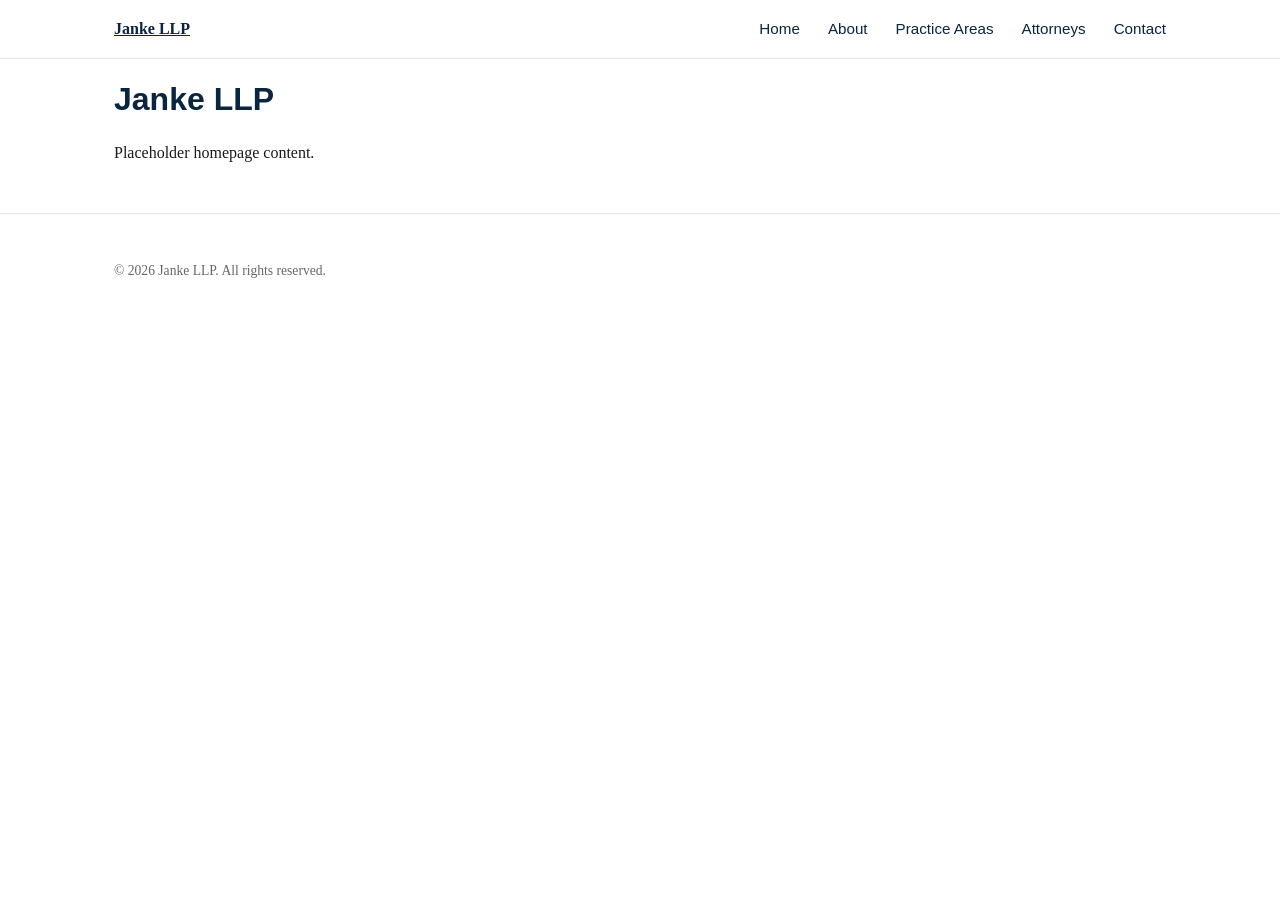
==== index.html @ 5f57699c "Scaffold Janke LLP website repo Plain HTML/CSS/JS site structure with shared header/nav/footer acros" ====
<!DOCTYPE html>
<html lang="en">
<head>
  <meta charset="UTF-8">
  <meta name="viewport" content="width=device-width, initial-scale=1.0">
  <title>Janke LLP</title>
  <meta name="description" content="Janke LLP">
  <link rel="stylesheet" href="/assets/css/style.css">
</head>
<body>
  <header class="site-header">
    <div class="container">
      <a href="/index.html" class="site-logo"><strong>Janke LLP</strong></a>
      <nav class="site-nav">
        <a href="/index.html">Home</a>
        <a href="/about.html">About</a>
        <a href="/practice-areas.html">Practice Areas</a>
        <a href="/attorneys.html">Attorneys</a>
        <a href="/contact.html">Contact</a>
      </nav>
    </div>
  </header>

  <main class="container">
    <h1>Janke LLP</h1>
    <p>Placeholder homepage content.</p>
  </main>

  <footer class="site-footer">
    <div class="container">
      <p>&copy; <span id="year"></span> Janke LLP. All rights reserved.</p>
    </div>
  </footer>

  <script src="/assets/js/main.js"></script>
  <script>document.getElementById("year").textContent = new Date().getFullYear();</script>
</body>
</html>
---- assets/css/style.css ----
/* Janke LLP — base styles */

:root {
  --color-bg: #ffffff;
  --color-text: #1a1a1a;
  --color-primary: #0a2540;
  --color-accent: #b08d57;
  --font-body: Georgia, "Times New Roman", serif;
  --font-heading: Arial, Helvetica, sans-serif;
  --max-width: 1100px;
}

* {
  box-sizing: border-box;
}

body {
  margin: 0;
  font-family: var(--font-body);
  color: var(--color-text);
  background: var(--color-bg);
  line-height: 1.6;
}

h1, h2, h3, h4 {
  font-family: var(--font-heading);
  color: var(--color-primary);
  line-height: 1.2;
}

a {
  color: var(--color-primary);
}

.container {
  max-width: var(--max-width);
  margin: 0 auto;
  padding: 0 1.5rem;
}

header.site-header {
  border-bottom: 1px solid #e5e5e5;
  padding: 1rem 0;
}

header.site-header .container {
  display: flex;
  align-items: center;
  justify-content: space-between;
}

.site-nav a {
  margin-left: 1.5rem;
  text-decoration: none;
  font-family: var(--font-heading);
  font-size: 0.95rem;
}

footer.site-footer {
  border-top: 1px solid #e5e5e5;
  margin-top: 3rem;
  padding: 2rem 0;
  font-size: 0.85rem;
  color: #666;
}
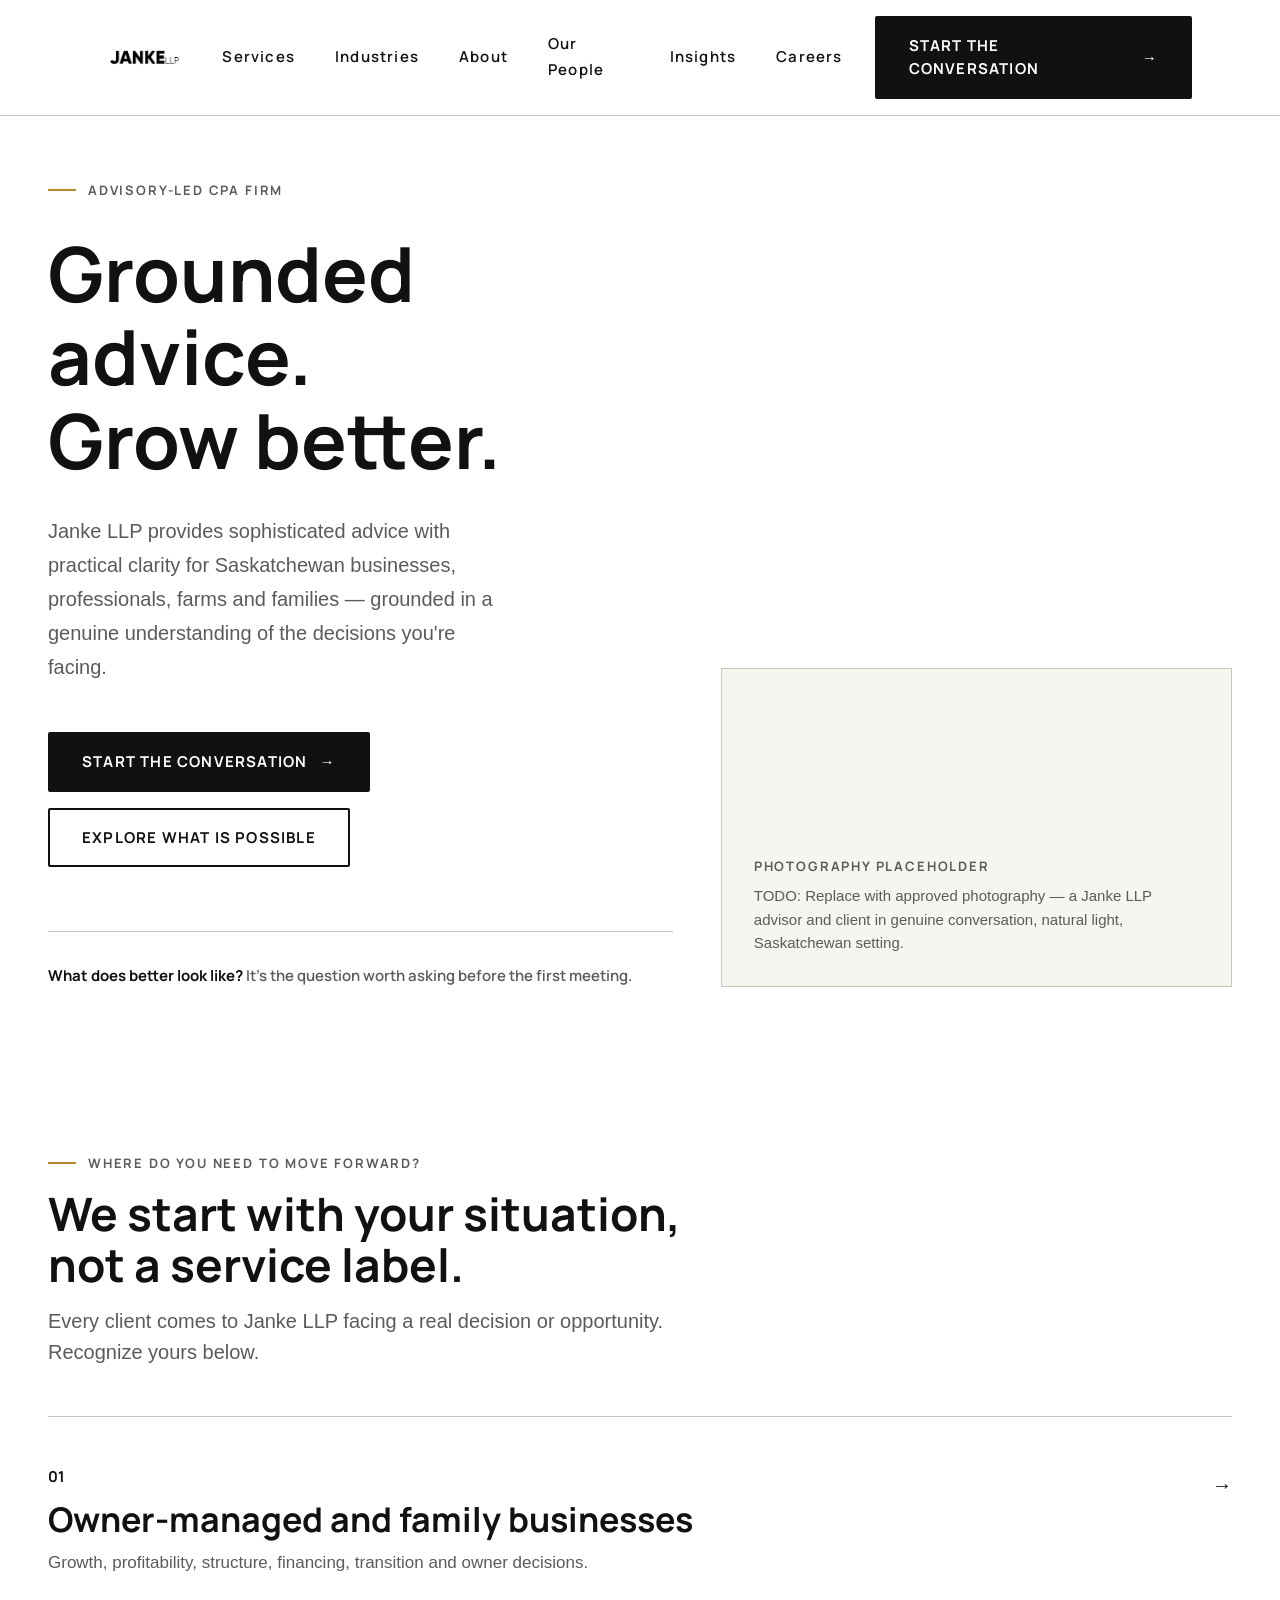
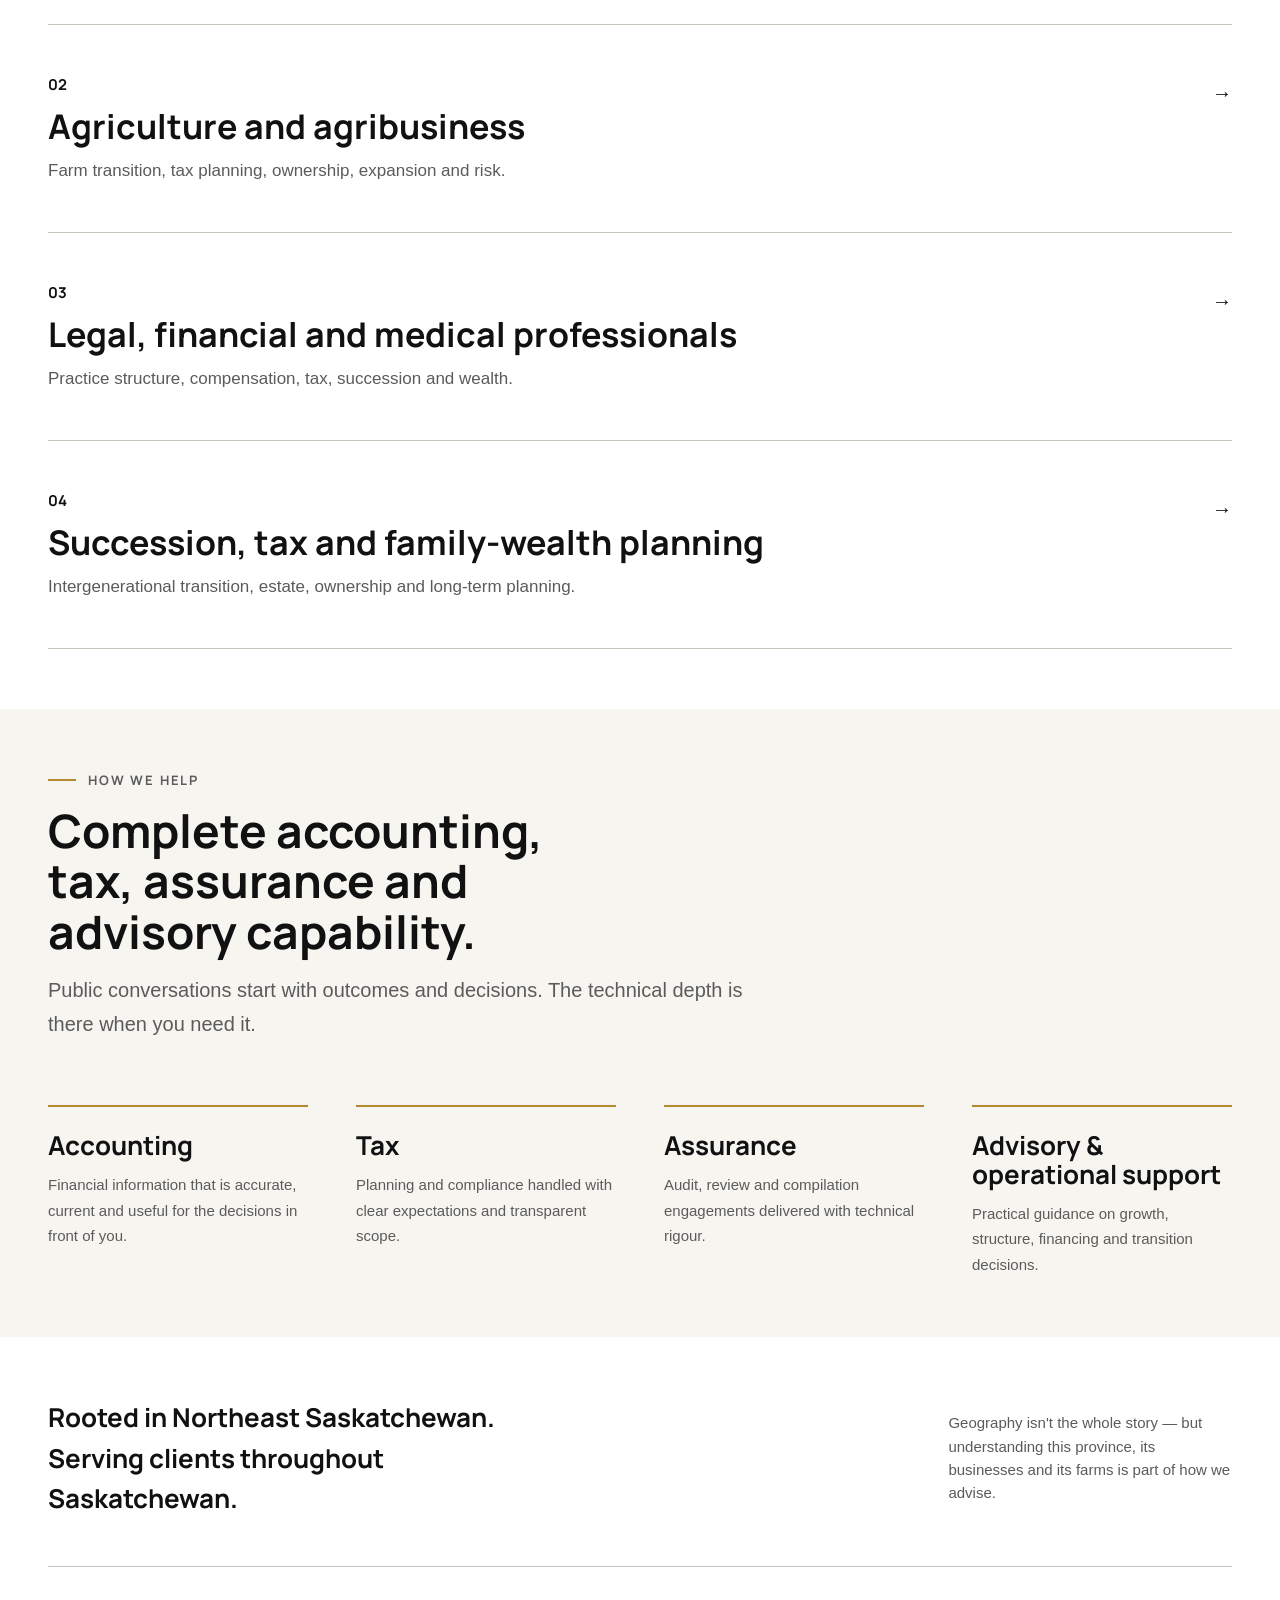
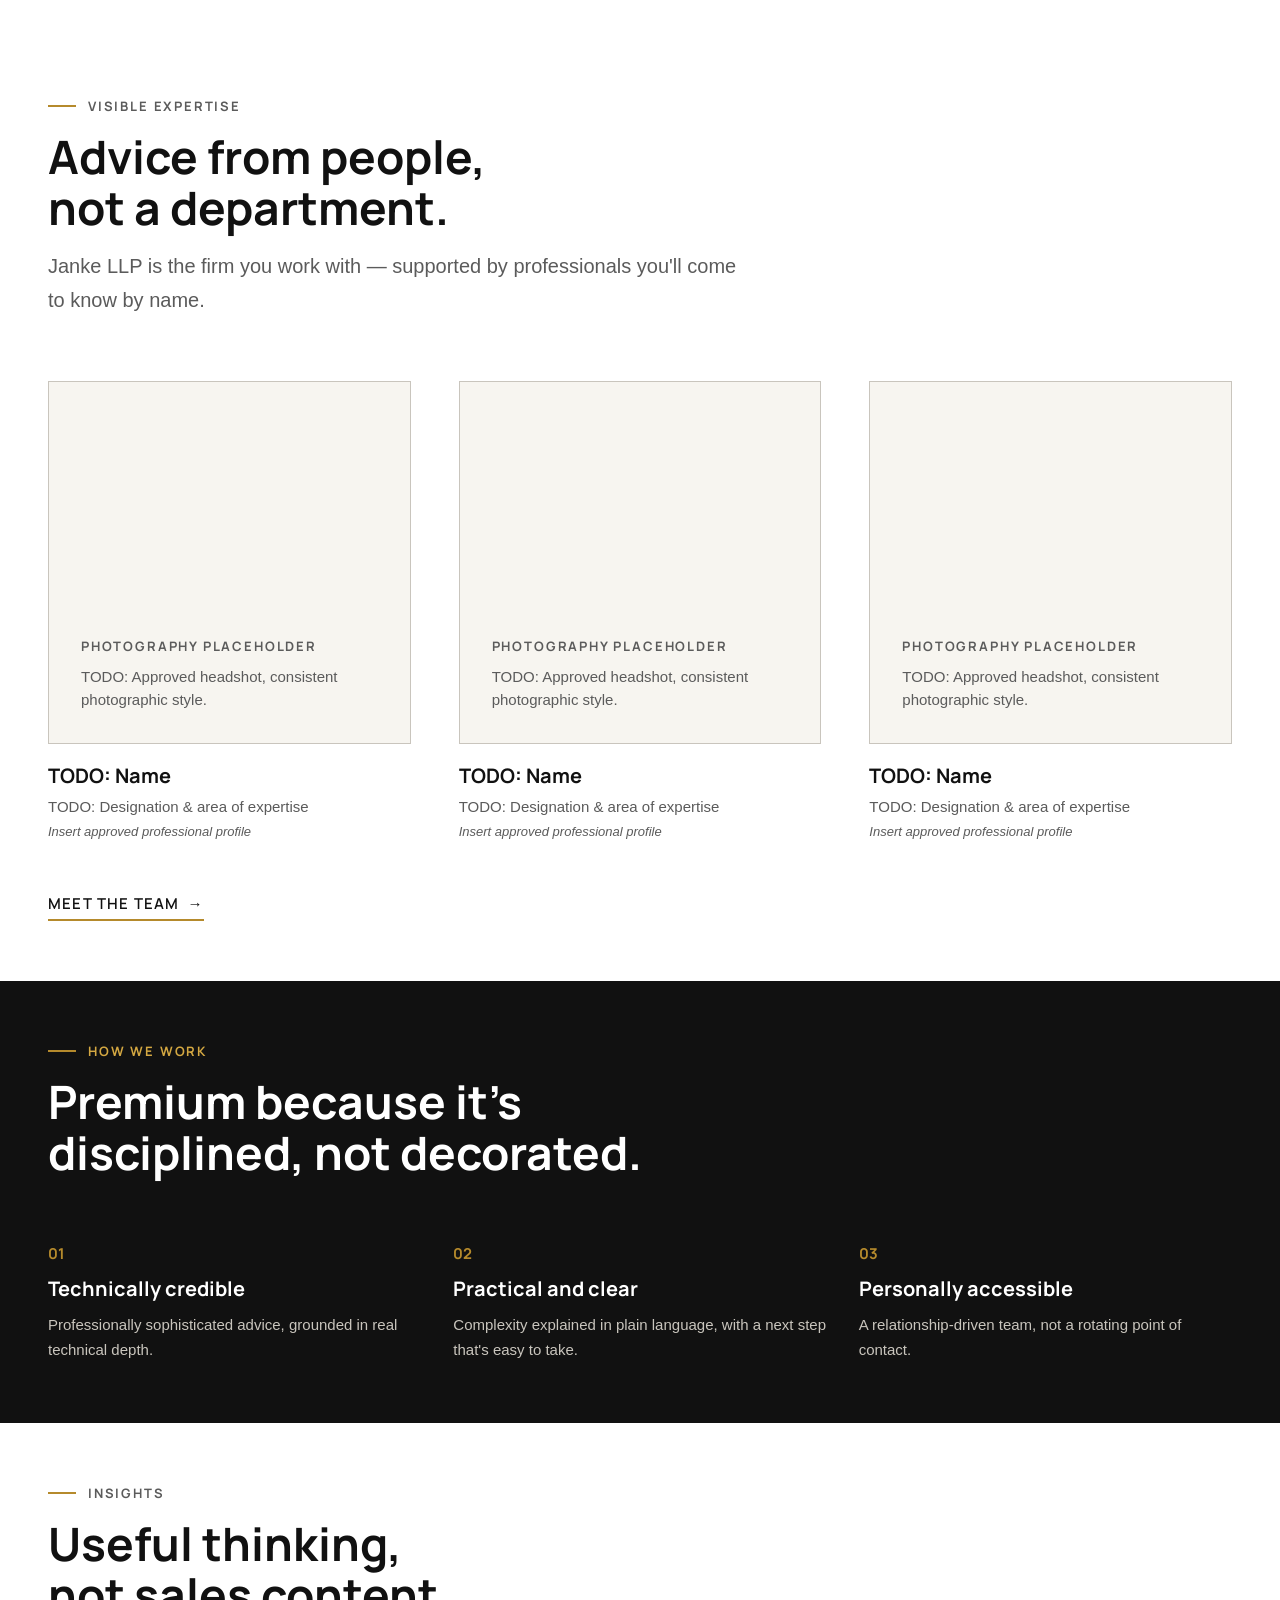
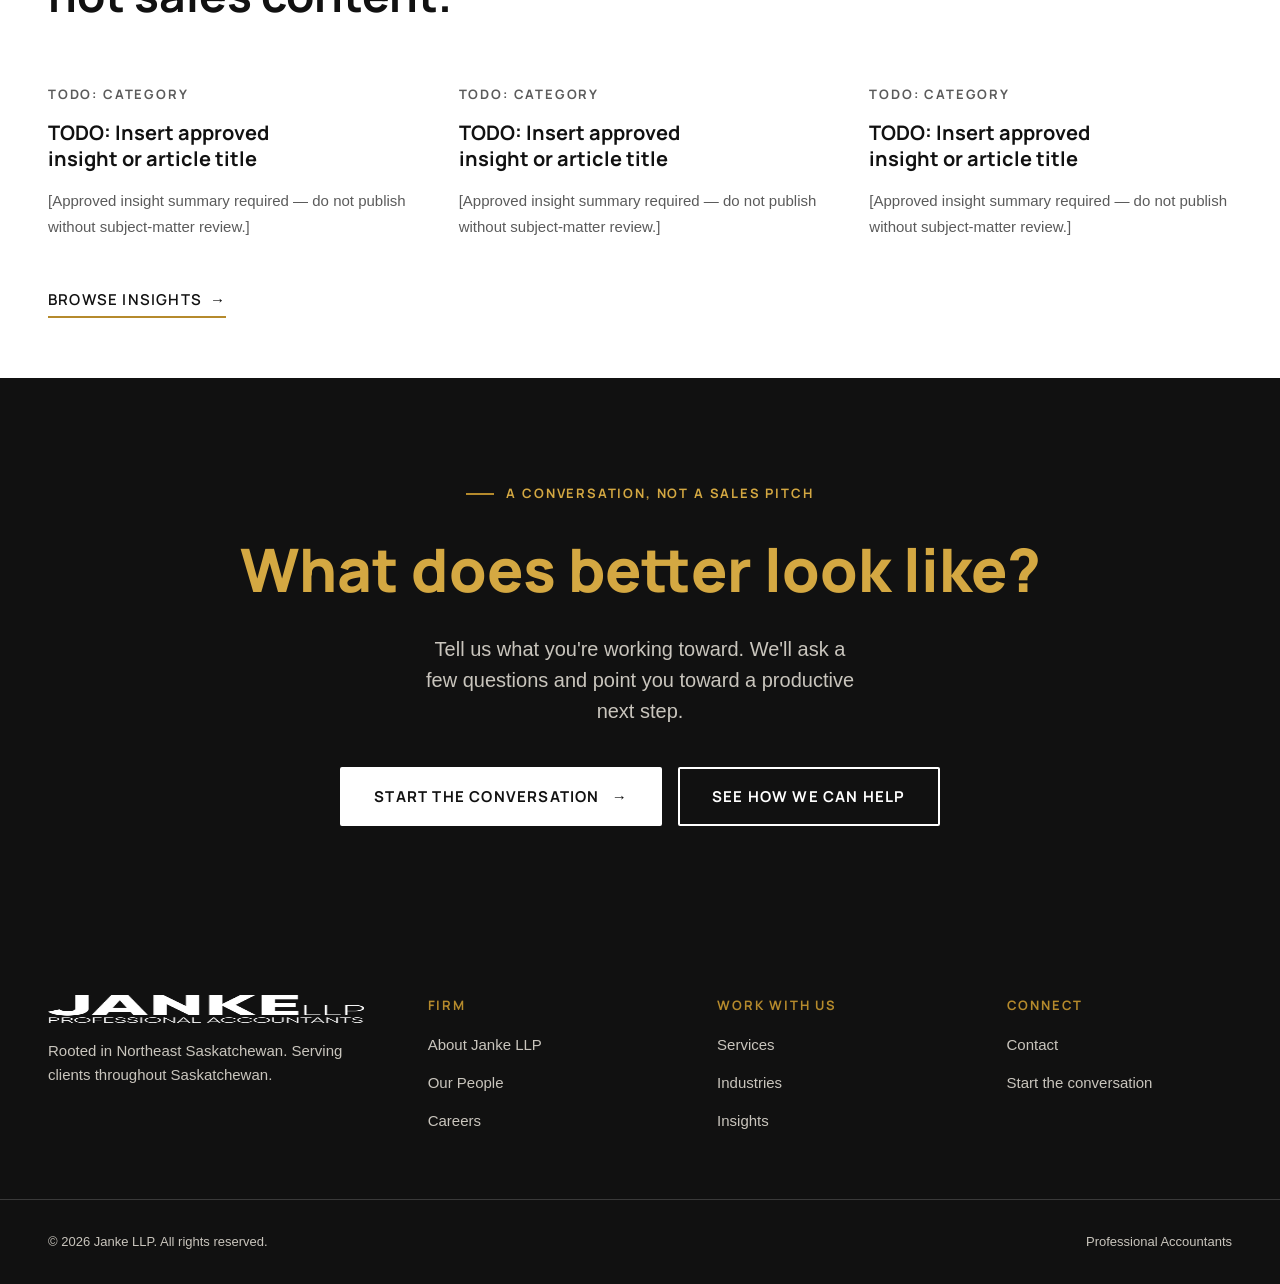
==== commit 13216cd1: "Establish design system and build homepage on the approved Janke LLP brand Import the finalized bran" ====
--- a/index.html
+++ b/index.html
@@ -3,32 +3,455 @@
 <head>
   <meta charset="UTF-8">
   <meta name="viewport" content="width=device-width, initial-scale=1.0">
-  <title>Janke LLP</title>
-  <meta name="description" content="Janke LLP">
-  <link rel="stylesheet" href="/assets/css/style.css">
+  <title>Janke LLP | Advisory-Led CPA Firm in Saskatchewan</title>
+  <meta name="description" content="Janke LLP is an advisory-led CPA firm providing sophisticated advice with practical clarity for Saskatchewan businesses, professionals, farms and families.">
+  <meta name="robots" content="index, follow">
+  <!-- TODO: add rel=canonical and og:url once the production domain is confirmed -->
+  <meta property="og:type" content="website">
+  <meta property="og:site_name" content="Janke LLP">
+  <meta property="og:title" content="Janke LLP | Advisory-Led CPA Firm in Saskatchewan">
+  <meta property="og:description" content="Sophisticated advice with practical clarity for Saskatchewan businesses, professionals, farms and families.">
+  <meta name="theme-color" content="#111111">
+  <link rel="stylesheet" href="/assets/css/tokens.css">
+  <link rel="stylesheet" href="/assets/css/base.css">
+  <link rel="stylesheet" href="/assets/css/components.css">
+  <link rel="stylesheet" href="/assets/css/home.css">
+  <script type="application/ld+json">
+  {
+    "@context": "https://schema.org",
+    "@type": "AccountingService",
+    "name": "Janke LLP",
+    "description": "Advisory-led CPA firm providing sophisticated advice with practical clarity for Saskatchewan businesses, professionals, farms and families.",
+    "areaServed": "Saskatchewan"
+  }
+  </script>
 </head>
 <body>
+  <a class="skip-link" href="#main">Skip to main content</a>
+
   <header class="site-header">
-    <div class="container">
-      <a href="/index.html" class="site-logo"><strong>Janke LLP</strong></a>
-      <nav class="site-nav">
-        <a href="/index.html">Home</a>
-        <a href="/about.html">About</a>
-        <a href="/practice-areas.html">Practice Areas</a>
-        <a href="/attorneys.html">Attorneys</a>
-        <a href="/contact.html">Contact</a>
+    <div class="container site-header__bar">
+      <a class="site-logo" href="/index.html" aria-label="Janke LLP — home">
+        <img src="/assets/images/logo/janke-llp-mark-black.png" alt="Janke LLP" width="240" height="75">
+      </a>
+
+      <nav class="primary-nav" aria-label="Primary">
+        <ul>
+          <li><a href="/services.html">Services</a></li>
+          <li><a href="/industries.html">Industries</a></li>
+          <li><a href="/about.html">About</a></li>
+          <li><a href="/people.html">Our People</a></li>
+          <li><a href="/insights.html">Insights</a></li>
+          <li><a href="/careers.html">Careers</a></li>
+        </ul>
+      </nav>
+
+      <div class="header-actions">
+        <a class="btn btn--primary" href="/contact.html">
+          Start the conversation
+          <span class="btn__arrow" aria-hidden="true">&rarr;</span>
+        </a>
+        <button class="nav-toggle" type="button" data-nav-toggle aria-expanded="false" aria-controls="mobile-nav" aria-label="Open menu">
+          <span aria-hidden="true"></span>
+          <span aria-hidden="true"></span>
+          <span aria-hidden="true"></span>
+        </button>
+      </div>
+    </div>
+  </header>
+
+  <nav id="mobile-nav" class="mobile-nav" data-nav-panel data-open="false" aria-label="Mobile">
+    <div class="mobile-nav__top">
+      <span class="eyebrow" style="color: var(--color-gold-bright);">Menu</span>
+      <button class="mobile-nav__close" type="button" data-nav-close aria-label="Close menu">&times;</button>
+    </div>
+    <ul>
+      <li><a href="/services.html">Services</a></li>
+      <li><a href="/industries.html">Industries</a></li>
+      <li><a href="/about.html">About</a></li>
+      <li><a href="/people.html">Our People</a></li>
+      <li><a href="/insights.html">Insights</a></li>
+      <li><a href="/careers.html">Careers</a></li>
+      <li><a href="/contact.html">Contact</a></li>
+    </ul>
+    <div class="mobile-nav__cta">
+      <a class="btn btn--on-dark" href="/contact.html">
+        Start the conversation
+        <span class="btn__arrow" aria-hidden="true">&rarr;</span>
+      </a>
+    </div>
+  </nav>
+
+  <main id="main">
+
+    <!-- ============================================================
+         HERO
+         ============================================================ -->
+    <section class="hero">
+      <div class="container container--max hero__grid">
+        <div class="hero__content">
+          <div class="hero__eyebrow-row">
+            <span class="eyebrow">Advisory-led CPA firm</span>
+          </div>
+
+          <h1 class="hero__heading">Grounded advice. Grow better.</h1>
+
+          <p class="hero__lede">
+            Janke LLP provides sophisticated advice with practical clarity for
+            Saskatchewan businesses, professionals, farms and families —
+            grounded in a genuine understanding of the decisions you're facing.
+          </p>
+
+          <div class="hero__actions">
+            <a class="btn btn--primary" href="/contact.html">
+              Start the conversation
+              <span class="btn__arrow" aria-hidden="true">&rarr;</span>
+            </a>
+            <a class="btn btn--ghost" href="/services.html">
+              Explore what is possible
+            </a>
+          </div>
+
+          <p class="hero__prompt">
+            <strong>What does better look like?</strong> It's the question worth
+            asking before the first meeting.
+          </p>
+        </div>
+
+        <div class="hero__figure">
+          <div class="image-frame image-frame--wide">
+            <div class="image-frame__placeholder">
+              <span class="image-frame__placeholder-label">Photography placeholder</span>
+              <p class="image-frame__placeholder-desc">
+                TODO: Replace with approved photography — a Janke LLP advisor
+                and client in genuine conversation, natural light, Saskatchewan
+                setting.
+              </p>
+            </div>
+          </div>
+        </div>
+      </div>
+    </section>
+
+    <!-- ============================================================
+         CLIENT NEEDS
+         ============================================================ -->
+    <section class="section section--sm" aria-labelledby="needs-heading">
+      <div class="container container--max">
+        <div class="needs-intro">
+          <span class="eyebrow">Where do you need to move forward?</span>
+          <h2 id="needs-heading" class="heading-group__title" style="font-size: var(--text-2xl); max-width: 22ch;">
+            We start with your situation, not a service label.
+          </h2>
+          <p class="measure" style="color: var(--color-text-muted); font-size: var(--text-md);">
+            Every client comes to Janke LLP facing a real decision or
+            opportunity. Recognize yours below.
+          </p>
+        </div>
+
+        <ul class="need-list">
+          <li>
+            <a class="need-link" href="/services.html">
+              <div>
+                <span class="need-link__index">01</span>
+                <h3 class="need-link__title">Owner-managed and family businesses</h3>
+                <p class="need-link__desc">Growth, profitability, structure, financing, transition and owner decisions.</p>
+              </div>
+              <span class="need-link__arrow" aria-hidden="true">&rarr;</span>
+            </a>
+          </li>
+          <li>
+            <a class="need-link" href="/industries.html">
+              <div>
+                <span class="need-link__index">02</span>
+                <h3 class="need-link__title">Agriculture and agribusiness</h3>
+                <p class="need-link__desc">Farm transition, tax planning, ownership, expansion and risk.</p>
+              </div>
+              <span class="need-link__arrow" aria-hidden="true">&rarr;</span>
+            </a>
+          </li>
+          <li>
+            <a class="need-link" href="/industries.html">
+              <div>
+                <span class="need-link__index">03</span>
+                <h3 class="need-link__title">Legal, financial and medical professionals</h3>
+                <p class="need-link__desc">Practice structure, compensation, tax, succession and wealth.</p>
+              </div>
+              <span class="need-link__arrow" aria-hidden="true">&rarr;</span>
+            </a>
+          </li>
+          <li>
+            <a class="need-link" href="/services.html">
+              <div>
+                <span class="need-link__index">04</span>
+                <h3 class="need-link__title">Succession, tax and family-wealth planning</h3>
+                <p class="need-link__desc">Intergenerational transition, estate, ownership and long-term planning.</p>
+              </div>
+              <span class="need-link__arrow" aria-hidden="true">&rarr;</span>
+            </a>
+          </li>
+        </ul>
+      </div>
+    </section>
+
+    <!-- ============================================================
+         CAPABILITIES
+         ============================================================ -->
+    <section class="section section--sm section--warm" aria-labelledby="capabilities-heading">
+      <div class="container container--max">
+        <div class="heading-group heading-group--wide" style="margin-bottom: var(--space-10);">
+          <span class="eyebrow">How we help</span>
+          <h2 id="capabilities-heading" style="font-size: var(--text-2xl);">
+            Complete accounting, tax, assurance and advisory capability.
+          </h2>
+          <p>
+            Public conversations start with outcomes and decisions. The
+            technical depth is there when you need it.
+          </p>
+        </div>
+
+        <div class="capability-grid">
+          <div class="capability">
+            <h3 class="capability__title">Accounting</h3>
+            <p class="capability__desc">Financial information that is accurate, current and useful for the decisions in front of you.</p>
+          </div>
+          <div class="capability">
+            <h3 class="capability__title">Tax</h3>
+            <p class="capability__desc">Planning and compliance handled with clear expectations and transparent scope.</p>
+          </div>
+          <div class="capability">
+            <h3 class="capability__title">Assurance</h3>
+            <p class="capability__desc">Audit, review and compilation engagements delivered with technical rigour.</p>
+          </div>
+          <div class="capability">
+            <h3 class="capability__title">Advisory &amp; operational support</h3>
+            <p class="capability__desc">Practical guidance on growth, structure, financing and transition decisions.</p>
+          </div>
+        </div>
+      </div>
+    </section>
+
+    <!-- ============================================================
+         SASKATCHEWAN CREDIBILITY
+         ============================================================ -->
+    <section class="section--sm" aria-labelledby="credibility-heading">
+      <div class="container container--max">
+        <div class="credibility-strip">
+          <p id="credibility-heading" class="credibility-strip__line">
+            Rooted in Northeast Saskatchewan.<br>Serving clients throughout Saskatchewan.
+          </p>
+          <p class="credibility-strip__body">
+            Geography isn't the whole story — but understanding this province,
+            its businesses and its farms is part of how we advise.
+          </p>
+        </div>
+        <hr class="hr" style="margin-top: var(--space-8);">
+      </div>
+    </section>
+
+    <!-- ============================================================
+         PEOPLE
+         ============================================================ -->
+    <section class="section section--sm" aria-labelledby="people-heading">
+      <div class="container container--max">
+        <div class="heading-group heading-group--wide" style="margin-bottom: var(--space-10);">
+          <span class="eyebrow">Visible expertise</span>
+          <h2 id="people-heading" style="font-size: var(--text-2xl);">
+            Advice from people, not a department.
+          </h2>
+          <p>
+            Janke LLP is the firm you work with — supported by professionals
+            you'll come to know by name.
+          </p>
+        </div>
+
+        <div class="people-grid">
+          <div class="person-card">
+            <div class="image-frame image-frame--square">
+              <div class="image-frame__placeholder">
+                <span class="image-frame__placeholder-label">Photography placeholder</span>
+                <p class="image-frame__placeholder-desc">TODO: Approved headshot, consistent photographic style.</p>
+              </div>
+            </div>
+            <div class="person-card__meta">
+              <span class="person-card__name">TODO: Name</span>
+              <span class="person-card__role">TODO: Designation &amp; area of expertise</span>
+              <span class="person-card__todo">Insert approved professional profile</span>
+            </div>
+          </div>
+          <div class="person-card">
+            <div class="image-frame image-frame--square">
+              <div class="image-frame__placeholder">
+                <span class="image-frame__placeholder-label">Photography placeholder</span>
+                <p class="image-frame__placeholder-desc">TODO: Approved headshot, consistent photographic style.</p>
+              </div>
+            </div>
+            <div class="person-card__meta">
+              <span class="person-card__name">TODO: Name</span>
+              <span class="person-card__role">TODO: Designation &amp; area of expertise</span>
+              <span class="person-card__todo">Insert approved professional profile</span>
+            </div>
+          </div>
+          <div class="person-card">
+            <div class="image-frame image-frame--square">
+              <div class="image-frame__placeholder">
+                <span class="image-frame__placeholder-label">Photography placeholder</span>
+                <p class="image-frame__placeholder-desc">TODO: Approved headshot, consistent photographic style.</p>
+              </div>
+            </div>
+            <div class="person-card__meta">
+              <span class="person-card__name">TODO: Name</span>
+              <span class="person-card__role">TODO: Designation &amp; area of expertise</span>
+              <span class="person-card__todo">Insert approved professional profile</span>
+            </div>
+          </div>
+        </div>
+
+        <p style="margin-top: var(--space-8);">
+          <a class="text-link" href="/people.html">
+            Meet the team
+            <span class="text-link__arrow" aria-hidden="true">&rarr;</span>
+          </a>
+        </p>
+      </div>
+    </section>
+
+    <!-- ============================================================
+         HOW WE WORK (dark)
+         ============================================================ -->
+    <section class="section section--sm section--dark" aria-labelledby="principles-heading">
+      <div class="container container--max">
+        <div class="heading-group heading-group--wide" style="margin-bottom: var(--space-10);">
+          <span class="eyebrow">How we work</span>
+          <h2 id="principles-heading" style="font-size: var(--text-2xl); color: var(--color-white);">
+            Premium because it's disciplined, not decorated.
+          </h2>
+        </div>
+
+        <div class="principle-list">
+          <div class="principle">
+            <h3 class="principle__title" style="color: var(--color-white);">Technically credible</h3>
+            <p class="principle__desc">Professionally sophisticated advice, grounded in real technical depth.</p>
+          </div>
+          <div class="principle">
+            <h3 class="principle__title" style="color: var(--color-white);">Practical and clear</h3>
+            <p class="principle__desc">Complexity explained in plain language, with a next step that's easy to take.</p>
+          </div>
+          <div class="principle">
+            <h3 class="principle__title" style="color: var(--color-white);">Personally accessible</h3>
+            <p class="principle__desc">A relationship-driven team, not a rotating point of contact.</p>
+          </div>
+        </div>
+      </div>
+    </section>
+
+    <!-- ============================================================
+         INSIGHTS
+         ============================================================ -->
+    <section class="section section--sm" aria-labelledby="insights-heading">
+      <div class="container container--max">
+        <div class="heading-group heading-group--wide" style="margin-bottom: var(--space-10);">
+          <span class="eyebrow">Insights</span>
+          <h2 id="insights-heading" style="font-size: var(--text-2xl);">
+            Useful thinking, not sales content.
+          </h2>
+        </div>
+
+        <div class="insight-grid">
+          <article class="insight-card">
+            <span class="insight-card__category">TODO: Category</span>
+            <h3 class="insight-card__title">TODO: Insert approved insight or article title</h3>
+            <p class="insight-card__desc">[Approved insight summary required — do not publish without subject-matter review.]</p>
+          </article>
+          <article class="insight-card">
+            <span class="insight-card__category">TODO: Category</span>
+            <h3 class="insight-card__title">TODO: Insert approved insight or article title</h3>
+            <p class="insight-card__desc">[Approved insight summary required — do not publish without subject-matter review.]</p>
+          </article>
+          <article class="insight-card">
+            <span class="insight-card__category">TODO: Category</span>
+            <h3 class="insight-card__title">TODO: Insert approved insight or article title</h3>
+            <p class="insight-card__desc">[Approved insight summary required — do not publish without subject-matter review.]</p>
+          </article>
+        </div>
+
+        <p style="margin-top: var(--space-8);">
+          <a class="text-link" href="/insights.html">
+            Browse insights
+            <span class="text-link__arrow" aria-hidden="true">&rarr;</span>
+          </a>
+        </p>
+      </div>
+    </section>
+
+    <!-- ============================================================
+         CLOSING CTA
+         ============================================================ -->
+    <section class="section section--dark" aria-labelledby="cta-heading">
+      <div class="container container--max cta-band">
+        <span class="eyebrow">A conversation, not a sales pitch</span>
+        <h2 id="cta-heading" class="cta-band__prompt">What does better look like?</h2>
+        <p class="cta-band__support">
+          Tell us what you're working toward. We'll ask a few questions and
+          point you toward a productive next step.
+        </p>
+        <div class="cta-band__actions">
+          <a class="btn btn--on-dark" href="/contact.html">
+            Start the conversation
+            <span class="btn__arrow" aria-hidden="true">&rarr;</span>
+          </a>
+          <a class="btn btn--ghost" href="/services.html">
+            See how we can help
+          </a>
+        </div>
+      </div>
+    </section>
+
+  </main>
+
+  <footer class="site-footer">
+    <div class="container container--max site-footer__top">
+      <div class="site-footer__brand">
+        <img src="/assets/images/logo/janke-llp-logo-white.png" alt="Janke LLP" width="372" height="95">
+        <p class="site-footer__tagline">
+          Rooted in Northeast Saskatchewan. Serving clients throughout
+          Saskatchewan.
+        </p>
+      </div>
+
+      <nav class="footer-nav-group" aria-label="Firm">
+        <p class="footer-nav-heading">Firm</p>
+        <ul class="footer-nav">
+          <li><a href="/about.html">About Janke LLP</a></li>
+          <li><a href="/people.html">Our People</a></li>
+          <li><a href="/careers.html">Careers</a></li>
+        </ul>
+      </nav>
+
+      <nav class="footer-nav-group" aria-label="Work with us">
+        <p class="footer-nav-heading">Work with us</p>
+        <ul class="footer-nav">
+          <li><a href="/services.html">Services</a></li>
+          <li><a href="/industries.html">Industries</a></li>
+          <li><a href="/insights.html">Insights</a></li>
+        </ul>
+      </nav>
+
+      <nav class="footer-nav-group" aria-label="Connect">
+        <p class="footer-nav-heading">Connect</p>
+        <ul class="footer-nav">
+          <li><a href="/contact.html">Contact</a></li>
+          <li><a href="/contact.html">Start the conversation</a></li>
+        </ul>
       </nav>
     </div>
-  </header>
-
-  <main class="container">
-    <h1>Janke LLP</h1>
-    <p>Placeholder homepage content.</p>
-  </main>
-
-  <footer class="site-footer">
-    <div class="container">
+
+    <div class="container container--max site-footer__bottom">
       <p>&copy; <span id="year"></span> Janke LLP. All rights reserved.</p>
+      <div class="site-footer__legal">
+        <!-- TODO: Insert approved privacy policy and terms links once published -->
+        <span>Professional Accountants</span>
+      </div>
     </div>
   </footer>
 
--- a/assets/css/tokens.css
+++ b/assets/css/tokens.css
@@ -0,0 +1,104 @@
+/*
+  Janke LLP — Design Tokens
+  Source of truth: /docs/brand (finalized brand package + Website Design & Build Context).
+  Do not add colours outside the approved palette. Do not introduce new near-black
+  shades — see README "Brand colour note" for the #111111 vs #1B1B1B discrepancy.
+*/
+
+:root {
+  /* ---- Brand colour palette (approved) ---- */
+  --color-black: #111111;
+  --color-white: #ffffff;
+  --color-warm-white: #f7f5f0;
+  --color-stone: #c9c5bd;
+  --color-gold: #b58a2c;         /* rules, markers, icons, restrained accents */
+  --color-gold-bright: #d4a842;  /* headline emphasis on black */
+
+  /* ---- Semantic colour roles ---- */
+  --color-bg: var(--color-white);
+  --color-bg-warm: var(--color-warm-white);
+  --color-bg-inverse: var(--color-black);
+
+  --color-text: var(--color-black);
+  --color-text-muted: #5b5b5b;
+  --color-text-inverse: var(--color-white);
+  --color-text-inverse-muted: var(--color-stone);
+
+  --color-border: var(--color-stone);
+  --color-border-inverse: #3a3a3a;
+
+  --color-accent: var(--color-gold);
+  --color-accent-strong: var(--color-gold-bright);
+
+  --color-link: var(--color-black);
+  --color-link-inverse: var(--color-white);
+
+  /* Focus indicator is always black/white for guaranteed contrast, never gold-only */
+  --color-focus: var(--color-black);
+  --color-focus-inverse: var(--color-white);
+
+  /* ---- Typography ---- */
+  /* Gilroy is the approved heading face but no licensed webfont files exist in this
+     repository. Manrope (approved web fallback) is self-hosted under /assets/fonts. */
+  --font-heading: "Manrope", Arial, Helvetica, sans-serif;
+  --font-body: Arial, Helvetica, sans-serif;
+
+  --leading-tight: 1.1;
+  --leading-snug: 1.3;
+  --leading-normal: 1.55;
+  --leading-relaxed: 1.7;
+
+  --tracking-wide: 0.08em;
+  --tracking-wider: 0.14em;
+
+  /* Fluid type scale */
+  --text-xs: 0.8125rem;    /* 13px */
+  --text-sm: 0.9375rem;    /* 15px */
+  --text-base: 1.0625rem;  /* 17px */
+  --text-md: 1.25rem;      /* 20px */
+  --text-lg: clamp(1.375rem, 1.25rem + 0.6vw, 1.625rem);
+  --text-xl: clamp(1.625rem, 1.35rem + 1.2vw, 2.125rem);
+  --text-2xl: clamp(2rem, 1.55rem + 2vw, 2.875rem);
+  --text-3xl: clamp(2.5rem, 1.8rem + 3.2vw, 3.75rem);
+  --text-4xl: clamp(2.75rem, 1.75rem + 4.5vw, 4.75rem);
+
+  /* ---- Spacing scale (4px base) ---- */
+  --space-1: 0.25rem;
+  --space-2: 0.5rem;
+  --space-3: 0.75rem;
+  --space-4: 1rem;
+  --space-5: 1.5rem;
+  --space-6: 2rem;
+  --space-7: 2.5rem;
+  --space-8: 3rem;
+  --space-10: 4rem;
+  --space-12: 5rem;
+  --space-16: 7rem;
+
+  --space-section: clamp(4rem, 3rem + 4.5vw, 7.5rem);
+  --space-section-sm: clamp(2.5rem, 2rem + 2.2vw, 4rem);
+
+  /* ---- Layout ---- */
+  --content-reading: 62ch;
+  --content-narrow: 40rem;
+  --content-wide: 1200px;
+  --content-max: 1440px;
+  --gutter: clamp(1.25rem, 4vw, 3rem);
+
+  /* ---- Borders / rules ---- */
+  --rule-width: 1px;
+  --rule-width-strong: 2px;
+  --radius-sm: 2px;
+  --radius-md: 3px;
+
+  /* ---- Motion ---- */
+  --motion-fast: 150ms;
+  --motion-base: 250ms;
+  --motion-slow: 450ms;
+  --ease-standard: cubic-bezier(0.4, 0, 0.2, 1);
+
+  /* ---- Layering ---- */
+  --z-header: 100;
+  --z-mobile-nav: 200;
+  --z-skip-link: 300;
+}
--- a/assets/css/base.css
+++ b/assets/css/base.css
@@ -0,0 +1,220 @@
+/*
+  Janke LLP — Base styles
+  Reset, element defaults, layout primitives, accessibility helpers.
+*/
+
+/* ---- Self-hosted Manrope (approved Gilroy fallback) ----
+   Variable font, weight range 200–800. Licensed under the SIL Open Font
+   License. Source: Google Fonts (fonts.google.com/specimen/Manrope). */
+@font-face {
+  font-family: "Manrope";
+  font-style: normal;
+  font-weight: 200 800;
+  font-display: swap;
+  src: url("/assets/fonts/manrope/manrope-latin.woff2") format("woff2");
+  unicode-range: U+0000-00FF, U+0131, U+0152-0153, U+02BB-02BC, U+02C6, U+02DA, U+02DC,
+    U+2000-206F, U+20AC, U+2122, U+2191, U+2193, U+2212, U+2215, U+FEFF, U+FFFD;
+}
+
+@font-face {
+  font-family: "Manrope";
+  font-style: normal;
+  font-weight: 200 800;
+  font-display: swap;
+  src: url("/assets/fonts/manrope/manrope-latin-ext.woff2") format("woff2");
+  unicode-range: U+0100-02BA, U+02BD-02C5, U+02C7-02CC, U+02CE-02D7, U+02DD-02FF,
+    U+1D00-1DBF, U+1E00-1E9F, U+1EF2-1EFF, U+2020, U+20A0-20AB, U+20AD-20C0, U+2113,
+    U+2C60-2C7F, U+A720-A7FF;
+}
+
+/* ---- Reset ---- */
+*,
+*::before,
+*::after {
+  box-sizing: border-box;
+}
+
+html {
+  -webkit-text-size-adjust: 100%;
+  text-size-adjust: 100%;
+  scroll-behavior: smooth;
+}
+
+body {
+  margin: 0;
+  min-height: 100vh;
+  font-family: var(--font-body);
+  font-size: var(--text-base);
+  line-height: var(--leading-normal);
+  color: var(--color-text);
+  background: var(--color-bg);
+  -webkit-font-smoothing: antialiased;
+  text-rendering: optimizeLegibility;
+}
+
+img,
+picture,
+svg {
+  display: block;
+  max-width: 100%;
+}
+
+h1, h2, h3, h4, h5, h6 {
+  margin: 0;
+  font-family: var(--font-heading);
+  font-weight: 700;
+  line-height: var(--leading-tight);
+  color: inherit;
+  text-wrap: balance;
+}
+
+p {
+  margin: 0;
+}
+
+ul, ol {
+  margin: 0;
+  padding: 0;
+  list-style: none;
+}
+
+a {
+  color: inherit;
+  text-decoration: none;
+}
+
+button {
+  font: inherit;
+  color: inherit;
+  background: none;
+  border: 0;
+  padding: 0;
+  cursor: pointer;
+}
+
+input,
+textarea,
+select {
+  font: inherit;
+  color: inherit;
+}
+
+/* ---- Motion ---- */
+@media (prefers-reduced-motion: reduce) {
+  html {
+    scroll-behavior: auto;
+  }
+
+  *,
+  *::before,
+  *::after {
+    animation-duration: 0.01ms !important;
+    animation-iteration-count: 1 !important;
+    transition-duration: 0.01ms !important;
+    scroll-behavior: auto !important;
+  }
+}
+
+/* ---- Accessibility helpers ---- */
+.visually-hidden {
+  position: absolute;
+  width: 1px;
+  height: 1px;
+  padding: 0;
+  margin: -1px;
+  overflow: hidden;
+  clip: rect(0, 0, 0, 0);
+  white-space: nowrap;
+  border: 0;
+}
+
+.skip-link {
+  position: absolute;
+  top: -3rem;
+  left: var(--space-4);
+  z-index: var(--z-skip-link);
+  padding: var(--space-3) var(--space-5);
+  background: var(--color-black);
+  color: var(--color-white);
+  font-family: var(--font-heading);
+  font-weight: 600;
+  font-size: var(--text-sm);
+  transition: top var(--motion-fast) var(--ease-standard);
+}
+
+.skip-link:focus {
+  top: var(--space-4);
+}
+
+:focus-visible {
+  outline: 2px solid var(--color-focus);
+  outline-offset: 3px;
+}
+
+[data-surface="inverse"] :focus-visible,
+.section--dark :focus-visible {
+  outline-color: var(--color-focus-inverse);
+}
+
+/* ---- Selection ---- */
+::selection {
+  background: var(--color-black);
+  color: var(--color-white);
+}
+
+.section--dark ::selection {
+  background: var(--color-white);
+  color: var(--color-black);
+}
+
+/* ---- Layout primitives ---- */
+.container {
+  width: 100%;
+  max-width: var(--content-wide);
+  margin-inline: auto;
+  padding-inline: var(--gutter);
+}
+
+.container--max {
+  max-width: var(--content-max);
+}
+
+.container--narrow {
+  max-width: var(--content-narrow);
+}
+
+.section {
+  padding-block: var(--space-section);
+}
+
+.section--sm {
+  padding-block: var(--space-section-sm);
+}
+
+.section--dark {
+  background: var(--color-black);
+  color: var(--color-text-inverse);
+}
+
+.section--warm {
+  background: var(--color-bg-warm);
+}
+
+.measure {
+  max-width: var(--content-reading);
+}
+
+.hr {
+  border: 0;
+  border-top: var(--rule-width) solid var(--color-border);
+}
+
+.hr--gold {
+  border: 0;
+  border-top: var(--rule-width-strong) solid var(--color-gold);
+  width: 3.5rem;
+}
+
+.section--dark .hr {
+  border-top-color: var(--color-border-inverse);
+}
--- a/assets/css/components.css
+++ b/assets/css/components.css
@@ -0,0 +1,791 @@
+/*
+  Janke LLP — Reusable component primitives
+  A small set of editorial patterns rather than a generic component library.
+*/
+
+/* =========================================================
+   Eyebrow + heading group
+   ========================================================= */
+.eyebrow {
+  display: inline-flex;
+  align-items: center;
+  gap: var(--space-3);
+  font-family: var(--font-heading);
+  font-size: var(--text-xs);
+  font-weight: 700;
+  letter-spacing: var(--tracking-wider);
+  text-transform: uppercase;
+  /* Small caps text at this size doesn't meet 4.5:1 in gold on a light
+     background (measured ~3.16:1) — brand guide directs black/dark text
+     on white, gold reserved for decorative accents or large headings. */
+  color: var(--color-text-muted);
+}
+
+.eyebrow::before {
+  content: "";
+  display: block;
+  width: 1.75rem;
+  height: 2px;
+  background: var(--color-gold);
+}
+
+.section--dark .eyebrow {
+  color: var(--color-gold-bright);
+}
+
+.heading-group {
+  display: flex;
+  flex-direction: column;
+  gap: var(--space-4);
+  max-width: var(--content-narrow);
+}
+
+.heading-group--wide {
+  max-width: 44rem;
+}
+
+.heading-group p {
+  font-size: var(--text-md);
+  line-height: var(--leading-relaxed);
+  color: var(--color-text-muted);
+}
+
+.section--dark .heading-group p {
+  color: var(--color-text-inverse-muted);
+}
+
+/* =========================================================
+   Buttons and text links
+   ========================================================= */
+.btn {
+  display: inline-flex;
+  align-items: center;
+  gap: var(--space-3);
+  padding: var(--space-4) var(--space-6);
+  font-family: var(--font-heading);
+  font-size: var(--text-sm);
+  font-weight: 700;
+  letter-spacing: var(--tracking-wide);
+  text-transform: uppercase;
+  border: var(--rule-width-strong) solid transparent;
+  border-radius: var(--radius-sm);
+  transition: background-color var(--motion-base) var(--ease-standard),
+    color var(--motion-base) var(--ease-standard),
+    border-color var(--motion-base) var(--ease-standard);
+}
+
+.btn--primary {
+  background: var(--color-black);
+  border-color: var(--color-black);
+  color: var(--color-white);
+}
+
+.btn--primary:hover {
+  background: var(--color-white);
+  color: var(--color-black);
+}
+
+.btn--on-dark {
+  background: var(--color-white);
+  border-color: var(--color-white);
+  color: var(--color-black);
+}
+
+.btn--on-dark:hover {
+  background: var(--color-black);
+  color: var(--color-white);
+}
+
+.btn--ghost {
+  background: transparent;
+  border-color: currentColor;
+  color: var(--color-black);
+}
+
+.btn--ghost:hover {
+  background: var(--color-black);
+  color: var(--color-white);
+}
+
+.section--dark .btn--ghost {
+  color: var(--color-white);
+}
+
+.section--dark .btn--ghost:hover {
+  background: var(--color-white);
+  color: var(--color-black);
+}
+
+.btn .btn__arrow {
+  transition: transform var(--motion-base) var(--ease-standard);
+}
+
+.btn:hover .btn__arrow {
+  transform: translateX(3px);
+}
+
+.text-link {
+  display: inline-flex;
+  align-items: center;
+  gap: var(--space-2);
+  font-family: var(--font-heading);
+  font-weight: 600;
+  font-size: var(--text-sm);
+  letter-spacing: var(--tracking-wide);
+  text-transform: uppercase;
+  padding-bottom: var(--space-1);
+  border-bottom: var(--rule-width-strong) solid var(--color-gold);
+  transition: color var(--motion-base) var(--ease-standard),
+    border-color var(--motion-base) var(--ease-standard);
+}
+
+.text-link:hover {
+  border-bottom-color: var(--color-black);
+}
+
+.section--dark .text-link:hover {
+  border-bottom-color: var(--color-white);
+}
+
+.text-link__arrow {
+  transition: transform var(--motion-base) var(--ease-standard);
+}
+
+.text-link:hover .text-link__arrow {
+  transform: translateX(3px);
+}
+
+/* =========================================================
+   Global header
+   ========================================================= */
+.site-header {
+  position: sticky;
+  top: 0;
+  z-index: var(--z-header);
+  background: var(--color-white);
+  border-bottom: var(--rule-width) solid var(--color-border);
+}
+
+.site-header__bar {
+  display: flex;
+  align-items: center;
+  justify-content: space-between;
+  gap: var(--space-6);
+  padding-block: var(--space-4);
+}
+
+.site-logo {
+  display: block;
+  flex-shrink: 0;
+}
+
+.site-logo img {
+  height: 2rem;
+  width: auto;
+}
+
+.primary-nav {
+  display: none;
+}
+
+.primary-nav ul {
+  display: flex;
+  align-items: center;
+  gap: var(--space-7);
+}
+
+.primary-nav a {
+  font-family: var(--font-heading);
+  font-size: var(--text-sm);
+  font-weight: 600;
+  letter-spacing: var(--tracking-wide);
+  position: relative;
+  padding-block: var(--space-2);
+}
+
+.primary-nav a::after {
+  content: "";
+  position: absolute;
+  left: 0;
+  right: 0;
+  bottom: -1px;
+  height: 2px;
+  background: var(--color-gold);
+  transform: scaleX(0);
+  transform-origin: left;
+  transition: transform var(--motion-base) var(--ease-standard);
+}
+
+.primary-nav a:hover::after,
+.primary-nav a[aria-current="page"]::after {
+  transform: scaleX(1);
+}
+
+.header-actions {
+  display: flex;
+  align-items: center;
+  gap: var(--space-5);
+}
+
+.header-actions .btn {
+  display: none;
+}
+
+.nav-toggle {
+  display: flex;
+  flex-direction: column;
+  justify-content: center;
+  align-items: center;
+  gap: 5px;
+  width: 2.75rem;
+  height: 2.75rem;
+}
+
+.nav-toggle span {
+  display: block;
+  width: 22px;
+  height: 2px;
+  background: var(--color-black);
+  transition: transform var(--motion-base) var(--ease-standard),
+    opacity var(--motion-base) var(--ease-standard);
+}
+
+.nav-toggle[aria-expanded="true"] span:nth-child(1) {
+  transform: translateY(7px) rotate(45deg);
+}
+
+.nav-toggle[aria-expanded="true"] span:nth-child(2) {
+  opacity: 0;
+}
+
+.nav-toggle[aria-expanded="true"] span:nth-child(3) {
+  transform: translateY(-7px) rotate(-45deg);
+}
+
+/* Mobile nav panel */
+.mobile-nav {
+  position: fixed;
+  inset: 0;
+  z-index: var(--z-mobile-nav);
+  background: var(--color-black);
+  color: var(--color-white);
+  padding: var(--space-6) var(--gutter) var(--space-10);
+  display: flex;
+  flex-direction: column;
+  gap: var(--space-8);
+  transform: translateY(-100%);
+  transition: transform var(--motion-slow) var(--ease-standard);
+}
+
+.mobile-nav[data-open="true"] {
+  transform: translateY(0);
+}
+
+.mobile-nav__top {
+  display: flex;
+  align-items: center;
+  justify-content: space-between;
+}
+
+.mobile-nav__close {
+  width: 2.75rem;
+  height: 2.75rem;
+  display: flex;
+  align-items: center;
+  justify-content: center;
+  font-size: 1.75rem;
+  line-height: 1;
+  color: var(--color-white);
+}
+
+.mobile-nav ul {
+  display: flex;
+  flex-direction: column;
+  gap: var(--space-6);
+}
+
+.mobile-nav a {
+  font-family: var(--font-heading);
+  font-size: var(--text-2xl);
+  font-weight: 700;
+}
+
+.mobile-nav__cta {
+  margin-top: auto;
+}
+
+@media (min-width: 1024px) {
+  .primary-nav {
+    display: block;
+  }
+
+  .header-actions .btn {
+    display: inline-flex;
+  }
+
+  .nav-toggle,
+  .mobile-nav {
+    display: none;
+  }
+}
+
+/* =========================================================
+   Editorial split layout
+   ========================================================= */
+.editorial-split {
+  display: grid;
+  gap: var(--space-8);
+  align-items: center;
+}
+
+.editorial-split__content {
+  display: flex;
+  flex-direction: column;
+  gap: var(--space-5);
+}
+
+.editorial-split__body {
+  font-size: var(--text-md);
+  line-height: var(--leading-relaxed);
+  color: var(--color-text-muted);
+}
+
+.section--dark .editorial-split__body {
+  color: var(--color-text-inverse-muted);
+}
+
+@media (min-width: 900px) {
+  .editorial-split {
+    grid-template-columns: 1fr 1fr;
+    gap: var(--space-10);
+  }
+
+  .editorial-split--reverse {
+    direction: rtl;
+  }
+
+  .editorial-split--reverse > * {
+    direction: ltr;
+  }
+}
+
+/* =========================================================
+   Image treatment / photography placeholder
+   ========================================================= */
+.image-frame {
+  position: relative;
+  display: flex;
+  align-items: flex-end;
+  aspect-ratio: var(--frame-ratio, 4 / 5);
+  background: var(--color-bg-warm);
+  border: var(--rule-width) solid var(--color-border);
+  overflow: hidden;
+}
+
+.image-frame--wide {
+  --frame-ratio: 16 / 10;
+}
+
+.image-frame--square {
+  --frame-ratio: 1 / 1;
+}
+
+.image-frame img {
+  width: 100%;
+  height: 100%;
+  object-fit: cover;
+}
+
+.image-frame__placeholder {
+  padding: var(--space-6);
+  display: flex;
+  flex-direction: column;
+  gap: var(--space-2);
+}
+
+.image-frame__placeholder-label {
+  font-family: var(--font-heading);
+  font-size: var(--text-xs);
+  font-weight: 700;
+  letter-spacing: var(--tracking-wider);
+  text-transform: uppercase;
+  color: var(--color-text-muted);
+}
+
+.image-frame__placeholder-desc {
+  font-size: var(--text-sm);
+  color: var(--color-text-muted);
+  max-width: 26rem;
+}
+
+/* =========================================================
+   Client-need / industry link pattern
+   ========================================================= */
+.need-list {
+  display: grid;
+  gap: 0;
+  border-top: var(--rule-width) solid var(--color-border);
+}
+
+.need-link {
+  display: grid;
+  grid-template-columns: 1fr auto;
+  align-items: start;
+  gap: var(--space-6);
+  padding-block: var(--space-8);
+  border-bottom: var(--rule-width) solid var(--color-border);
+  transition: padding-left var(--motion-base) var(--ease-standard);
+}
+
+.need-link:hover {
+  padding-left: var(--space-4);
+}
+
+
+.need-link__index {
+  display: block;
+  font-family: var(--font-heading);
+  font-size: var(--text-sm);
+  font-weight: 700;
+  color: var(--color-text);
+  margin-bottom: var(--space-3);
+}
+
+.need-link__title {
+  font-size: var(--text-xl);
+  font-weight: 700;
+  transition: color var(--motion-base) var(--ease-standard);
+}
+
+.need-link__desc {
+  margin-top: var(--space-3);
+  font-size: var(--text-base);
+  color: var(--color-text-muted);
+  max-width: 40rem;
+}
+
+.need-link__arrow {
+  font-family: var(--font-heading);
+  font-size: var(--text-md);
+  margin-top: var(--space-1);
+  transition: transform var(--motion-base) var(--ease-standard);
+}
+
+.need-link:hover .need-link__arrow {
+  transform: translateX(4px);
+}
+
+/* =========================================================
+   Capability list (accounting / tax / assurance / advisory)
+   ========================================================= */
+.capability-grid {
+  display: grid;
+  gap: var(--space-8);
+}
+
+.capability {
+  display: flex;
+  flex-direction: column;
+  gap: var(--space-3);
+  padding-top: var(--space-5);
+  border-top: var(--rule-width-strong) solid var(--color-gold);
+}
+
+.capability__title {
+  font-size: var(--text-lg);
+  font-weight: 700;
+}
+
+.capability__desc {
+  font-size: var(--text-sm);
+  line-height: var(--leading-relaxed);
+  color: var(--color-text-muted);
+}
+
+@media (min-width: 700px) {
+  .capability-grid {
+    grid-template-columns: repeat(2, 1fr);
+  }
+}
+
+@media (min-width: 1100px) {
+  .capability-grid {
+    grid-template-columns: repeat(4, 1fr);
+  }
+}
+
+/* =========================================================
+   Professional preview (people)
+   ========================================================= */
+.people-grid {
+  display: grid;
+  gap: var(--space-8);
+}
+
+@media (min-width: 700px) {
+  .people-grid {
+    grid-template-columns: repeat(3, 1fr);
+  }
+}
+
+.person-card {
+  display: flex;
+  flex-direction: column;
+  gap: var(--space-4);
+}
+
+.person-card__meta {
+  display: flex;
+  flex-direction: column;
+  gap: var(--space-1);
+}
+
+.person-card__name {
+  font-family: var(--font-heading);
+  font-weight: 700;
+  font-size: var(--text-md);
+}
+
+.person-card__role {
+  font-size: var(--text-sm);
+  color: var(--color-text-muted);
+}
+
+.person-card__todo {
+  font-size: var(--text-xs);
+  color: var(--color-text-muted);
+  font-style: italic;
+}
+
+/* =========================================================
+   Insight / article preview
+   ========================================================= */
+.insight-grid {
+  display: grid;
+  gap: var(--space-8);
+}
+
+@media (min-width: 700px) {
+  .insight-grid {
+    grid-template-columns: repeat(3, 1fr);
+  }
+}
+
+.insight-card {
+  display: flex;
+  flex-direction: column;
+  gap: var(--space-4);
+}
+
+.insight-card__category {
+  font-family: var(--font-heading);
+  font-size: var(--text-xs);
+  font-weight: 700;
+  letter-spacing: var(--tracking-wider);
+  text-transform: uppercase;
+  color: var(--color-text-muted);
+}
+
+.insight-card__title {
+  font-size: var(--text-md);
+  font-weight: 700;
+  line-height: var(--leading-snug);
+}
+
+.insight-card__desc {
+  font-size: var(--text-sm);
+  color: var(--color-text-muted);
+  line-height: var(--leading-relaxed);
+}
+
+/* =========================================================
+   Quote treatment
+   ========================================================= */
+.quote-block {
+  display: flex;
+  flex-direction: column;
+  gap: var(--space-5);
+  max-width: 48rem;
+}
+
+.quote-block__mark {
+  font-family: var(--font-heading);
+  font-size: 3.5rem;
+  line-height: 1;
+  color: var(--color-gold);
+}
+
+.quote-block__text {
+  font-family: var(--font-heading);
+  font-size: var(--text-xl);
+  font-weight: 600;
+  line-height: var(--leading-snug);
+}
+
+.quote-block__attribution {
+  font-size: var(--text-sm);
+  color: var(--color-text-muted);
+}
+
+.section--dark .quote-block__attribution {
+  color: var(--color-text-inverse-muted);
+}
+
+/* =========================================================
+   Principle list (operating principles / values)
+   ========================================================= */
+.principle-list {
+  display: grid;
+  gap: var(--space-6);
+  counter-reset: principle;
+}
+
+@media (min-width: 700px) {
+  .principle-list {
+    grid-template-columns: repeat(3, 1fr);
+  }
+}
+
+.principle {
+  display: flex;
+  flex-direction: column;
+  gap: var(--space-3);
+}
+
+.principle::before {
+  counter-increment: principle;
+  content: counter(principle, decimal-leading-zero);
+  font-family: var(--font-heading);
+  font-size: var(--text-sm);
+  font-weight: 700;
+  color: var(--color-gold);
+}
+
+.principle__title {
+  font-size: var(--text-md);
+  font-weight: 700;
+}
+
+.principle__desc {
+  font-size: var(--text-sm);
+  line-height: var(--leading-relaxed);
+  color: var(--color-text-inverse-muted);
+}
+
+/* =========================================================
+   Closing CTA band
+   ========================================================= */
+.cta-band {
+  text-align: center;
+  display: flex;
+  flex-direction: column;
+  align-items: center;
+  gap: var(--space-6);
+}
+
+.cta-band__prompt {
+  font-family: var(--font-heading);
+  font-size: var(--text-3xl);
+  font-weight: 800;
+  color: var(--color-gold-bright);
+  max-width: 30ch;
+}
+
+.cta-band__support {
+  font-size: var(--text-md);
+  color: var(--color-text-inverse-muted);
+  max-width: 40ch;
+}
+
+.cta-band__actions {
+  display: flex;
+  flex-wrap: wrap;
+  justify-content: center;
+  gap: var(--space-4);
+  margin-top: var(--space-2);
+}
+
+/* =========================================================
+   Global footer
+   ========================================================= */
+.site-footer {
+  background: var(--color-black);
+  color: var(--color-white);
+}
+
+.site-footer__top {
+  display: grid;
+  gap: var(--space-10);
+  padding-block: var(--space-10);
+  border-bottom: var(--rule-width) solid var(--color-border-inverse);
+}
+
+@media (min-width: 800px) {
+  .site-footer__top {
+    grid-template-columns: 1.4fr 1fr 1fr 1fr;
+  }
+}
+
+.site-footer__brand {
+  display: flex;
+  flex-direction: column;
+  gap: var(--space-4);
+}
+
+.site-footer__brand img {
+  height: 1.75rem;
+  width: auto;
+}
+
+.site-footer__tagline {
+  font-size: var(--text-sm);
+  color: var(--color-text-inverse-muted);
+  max-width: 26rem;
+}
+
+.footer-nav-heading {
+  font-family: var(--font-heading);
+  font-size: var(--text-xs);
+  font-weight: 700;
+  letter-spacing: var(--tracking-wider);
+  text-transform: uppercase;
+  color: var(--color-gold);
+  margin-bottom: var(--space-4);
+}
+
+.footer-nav {
+  display: flex;
+  flex-direction: column;
+  gap: var(--space-3);
+}
+
+.footer-nav a {
+  font-size: var(--text-sm);
+  color: var(--color-text-inverse-muted);
+  transition: color var(--motion-fast) var(--ease-standard);
+}
+
+.footer-nav a:hover {
+  color: var(--color-white);
+}
+
+.site-footer__bottom {
+  display: flex;
+  flex-wrap: wrap;
+  align-items: center;
+  justify-content: space-between;
+  gap: var(--space-4);
+  padding-block: var(--space-6);
+  font-size: var(--text-xs);
+  color: var(--color-text-inverse-muted);
+}
+
+.site-footer__bottom a:hover {
+  color: var(--color-white);
+}
+
+.site-footer__legal {
+  display: flex;
+  flex-wrap: wrap;
+  gap: var(--space-5);
+}
--- a/assets/css/home.css
+++ b/assets/css/home.css
@@ -0,0 +1,96 @@
+/*
+  Janke LLP — Homepage-specific composition
+  Layout unique to the homepage. Shared patterns live in components.css.
+*/
+
+.hero {
+  padding-block: var(--space-10) var(--space-section);
+}
+
+.hero__grid {
+  display: grid;
+  gap: var(--space-8);
+  align-items: end;
+}
+
+.hero__eyebrow-row {
+  display: flex;
+  align-items: center;
+  justify-content: space-between;
+  gap: var(--space-4);
+  margin-bottom: var(--space-6);
+}
+
+.hero__heading {
+  font-size: var(--text-4xl);
+  max-width: 18ch;
+}
+
+.hero__lede {
+  margin-top: var(--space-6);
+  font-size: var(--text-md);
+  line-height: var(--leading-relaxed);
+  color: var(--color-text-muted);
+  max-width: 42ch;
+}
+
+.hero__actions {
+  margin-top: var(--space-8);
+  display: flex;
+  flex-wrap: wrap;
+  gap: var(--space-4);
+}
+
+.hero__prompt {
+  margin-top: var(--space-10);
+  padding-top: var(--space-6);
+  border-top: var(--rule-width) solid var(--color-border);
+  font-family: var(--font-heading);
+  font-size: var(--text-sm);
+  font-weight: 600;
+  color: var(--color-text-muted);
+}
+
+.hero__prompt strong {
+  color: var(--color-black);
+}
+
+.hero__figure {
+  position: relative;
+}
+
+@media (min-width: 1000px) {
+  .hero__grid {
+    grid-template-columns: 1.1fr 0.9fr;
+  }
+}
+
+/* Client-need intro paragraph above the need-list */
+.needs-intro {
+  display: flex;
+  flex-direction: column;
+  gap: var(--space-4);
+  margin-bottom: var(--space-8);
+}
+
+/* Geography / credibility strip */
+.credibility-strip {
+  display: flex;
+  flex-wrap: wrap;
+  align-items: center;
+  justify-content: space-between;
+  gap: var(--space-6);
+}
+
+.credibility-strip__line {
+  font-family: var(--font-heading);
+  font-size: var(--text-lg);
+  font-weight: 700;
+  max-width: 30ch;
+}
+
+.credibility-strip__body {
+  max-width: 34ch;
+  font-size: var(--text-sm);
+  color: var(--color-text-muted);
+}
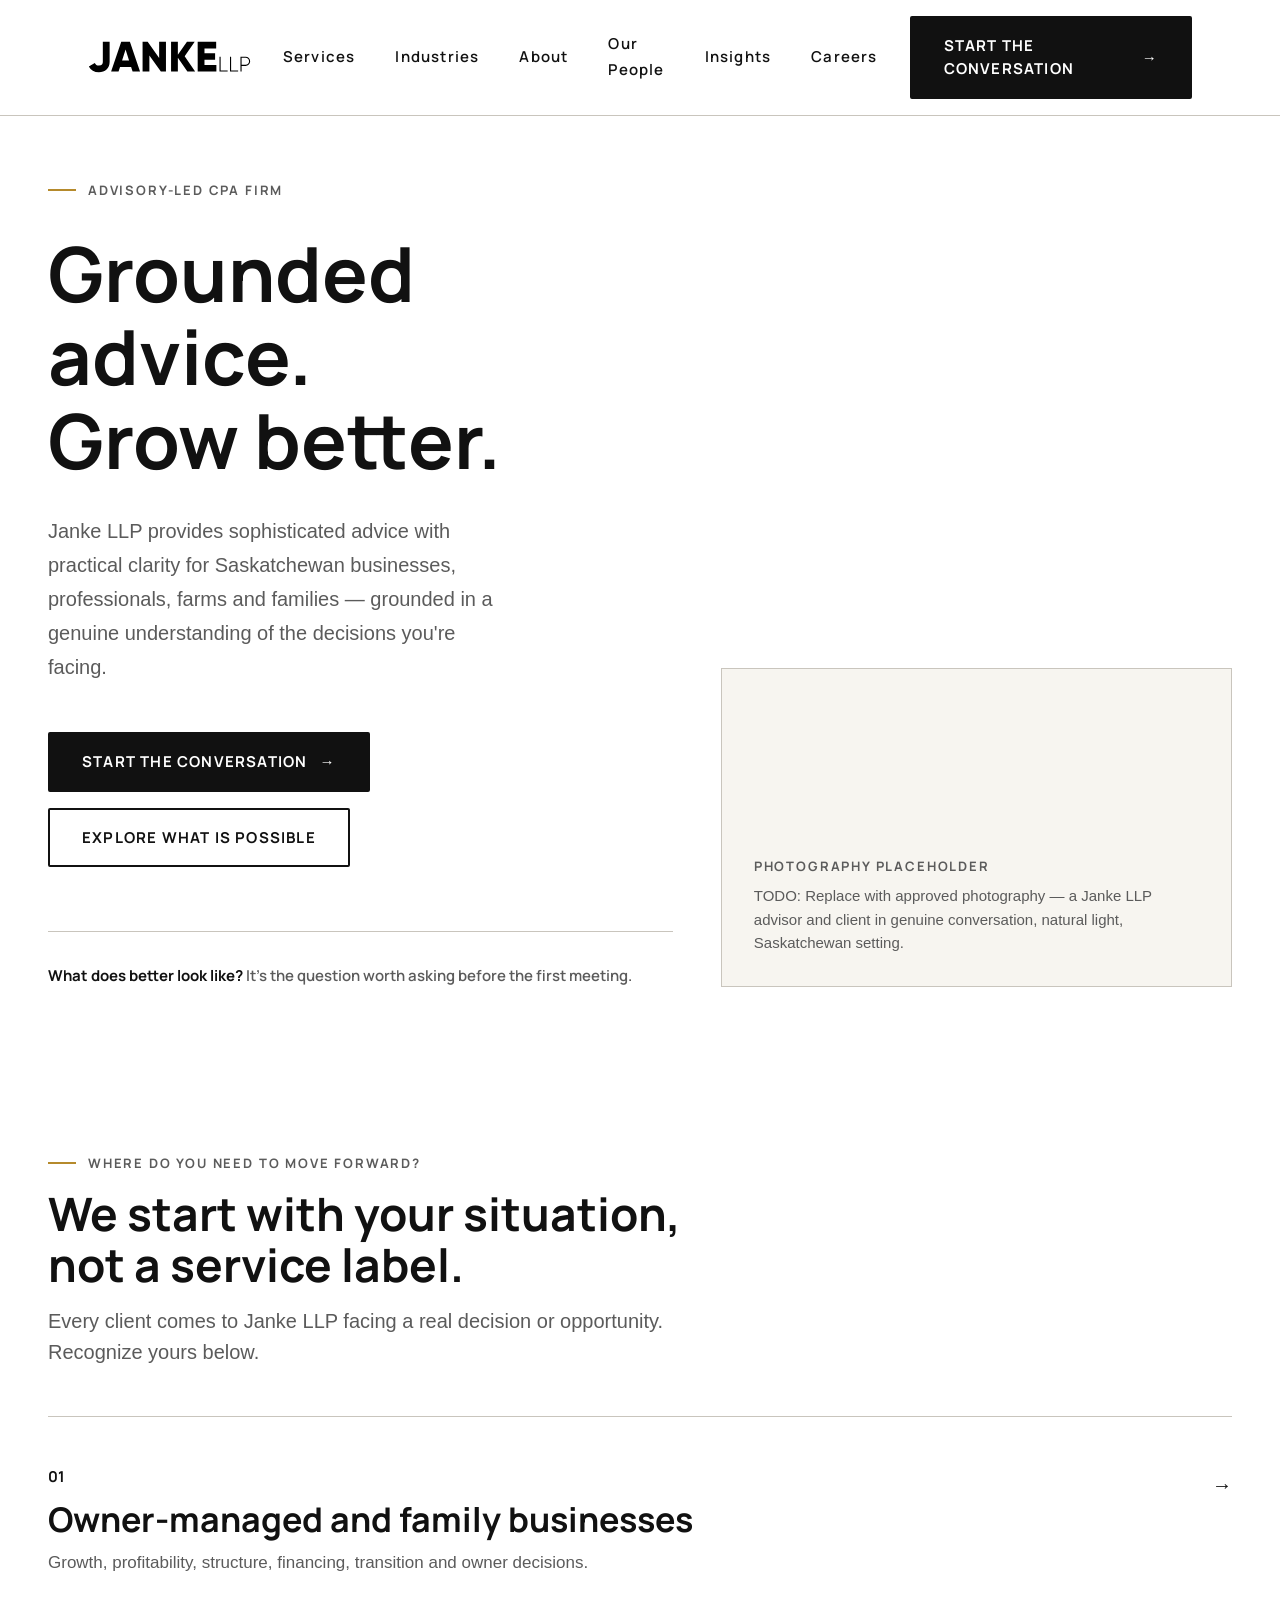
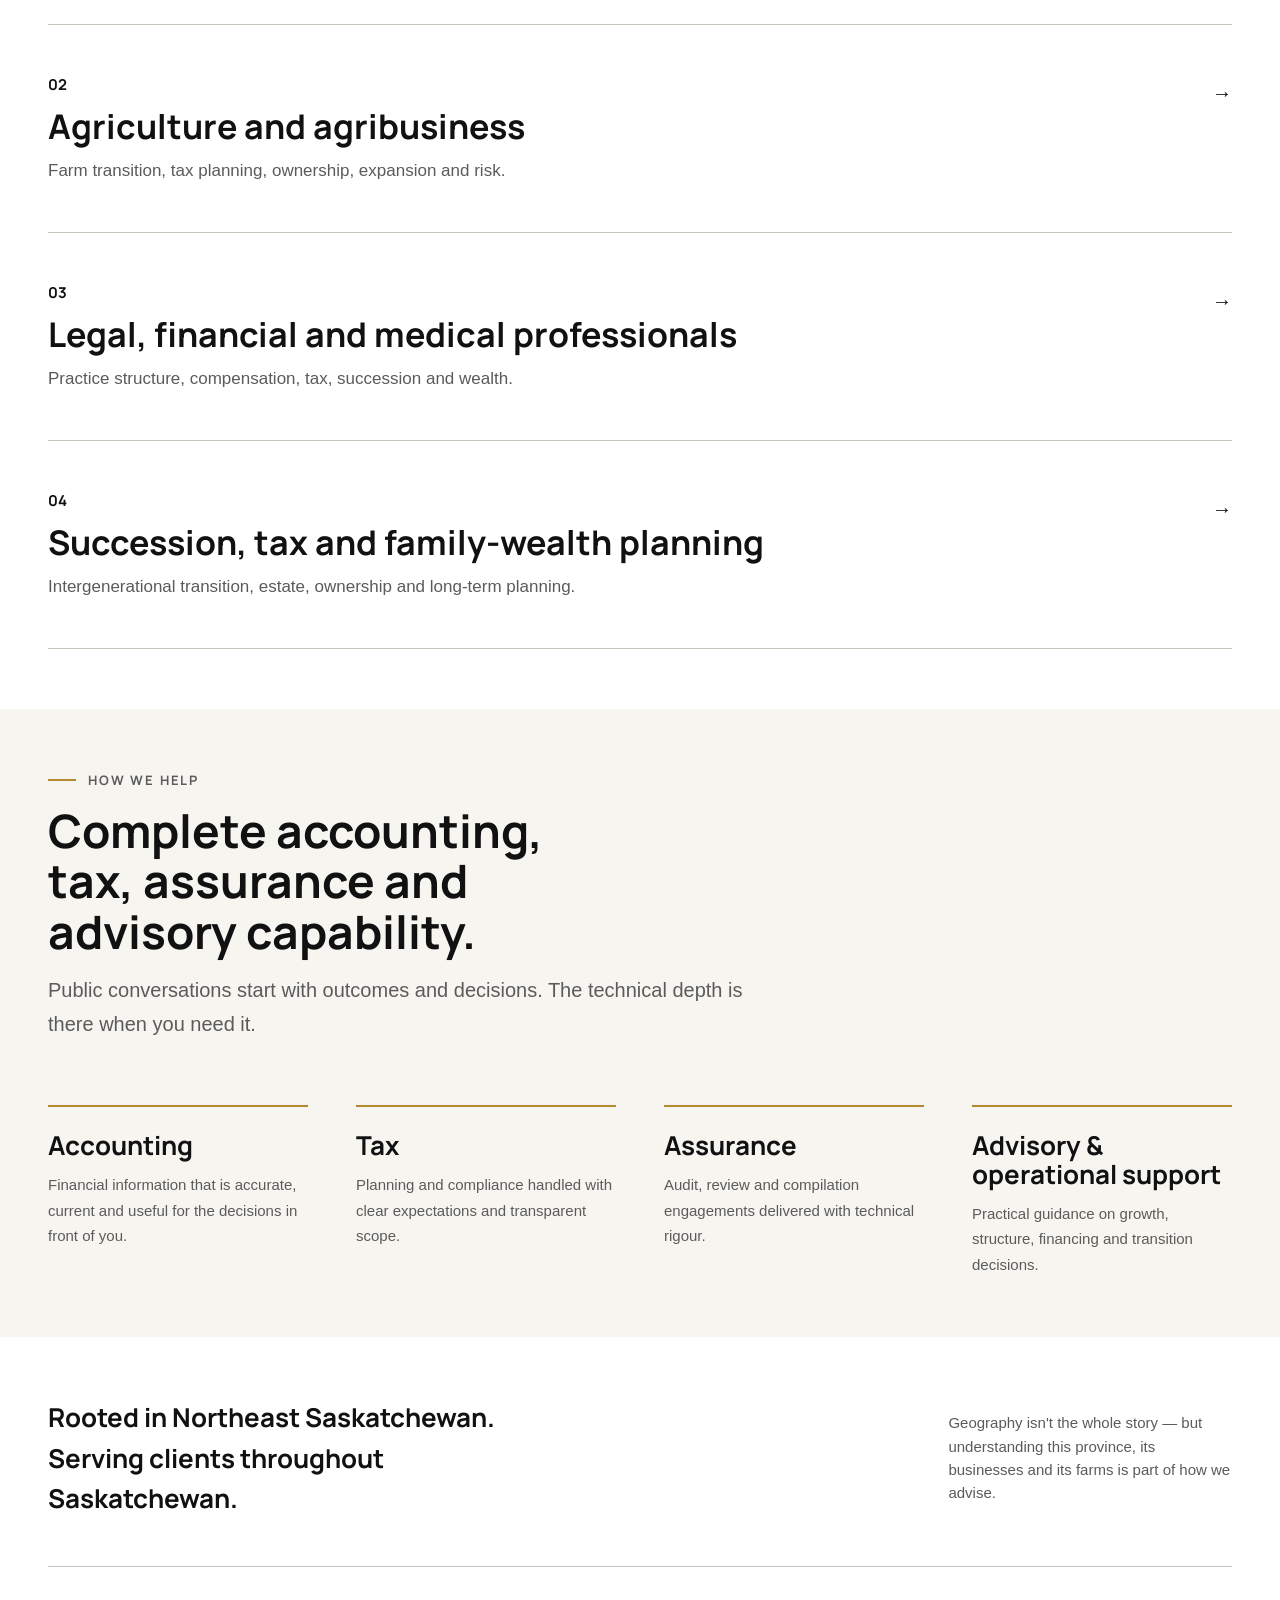
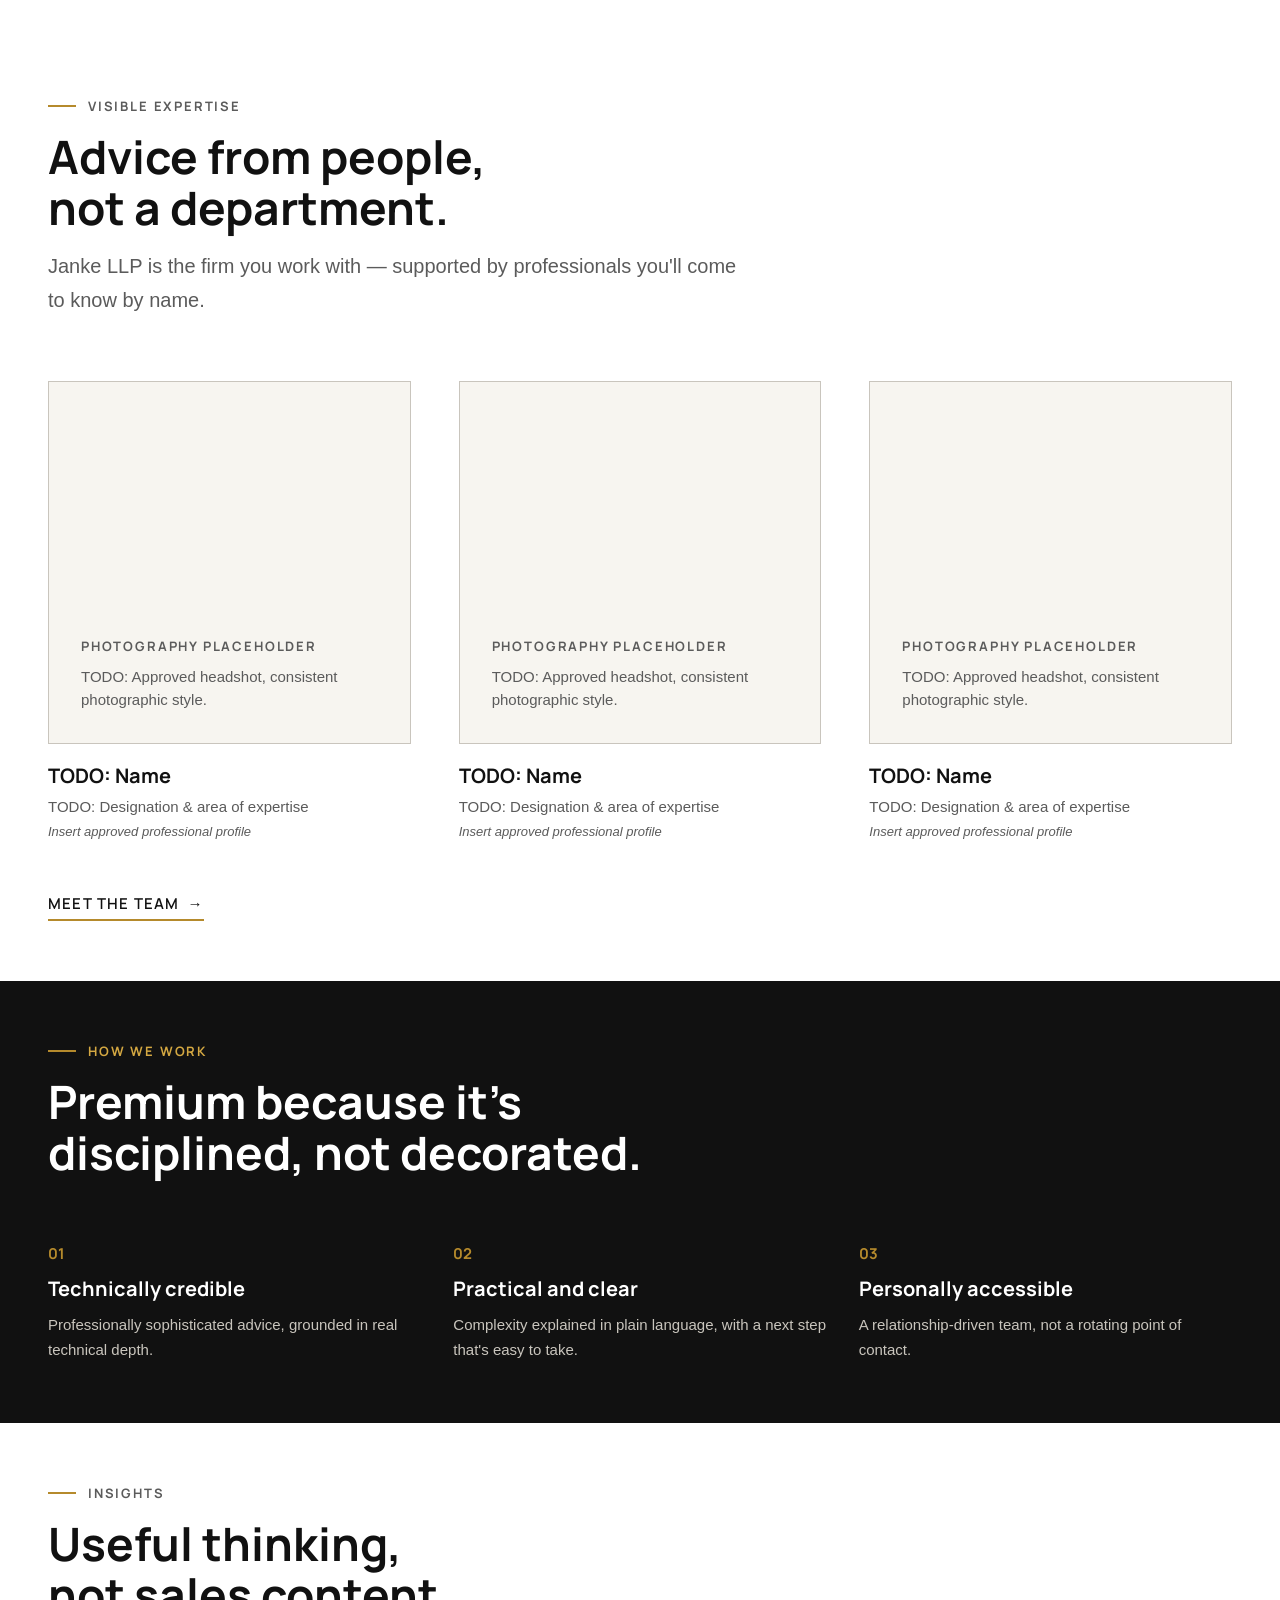
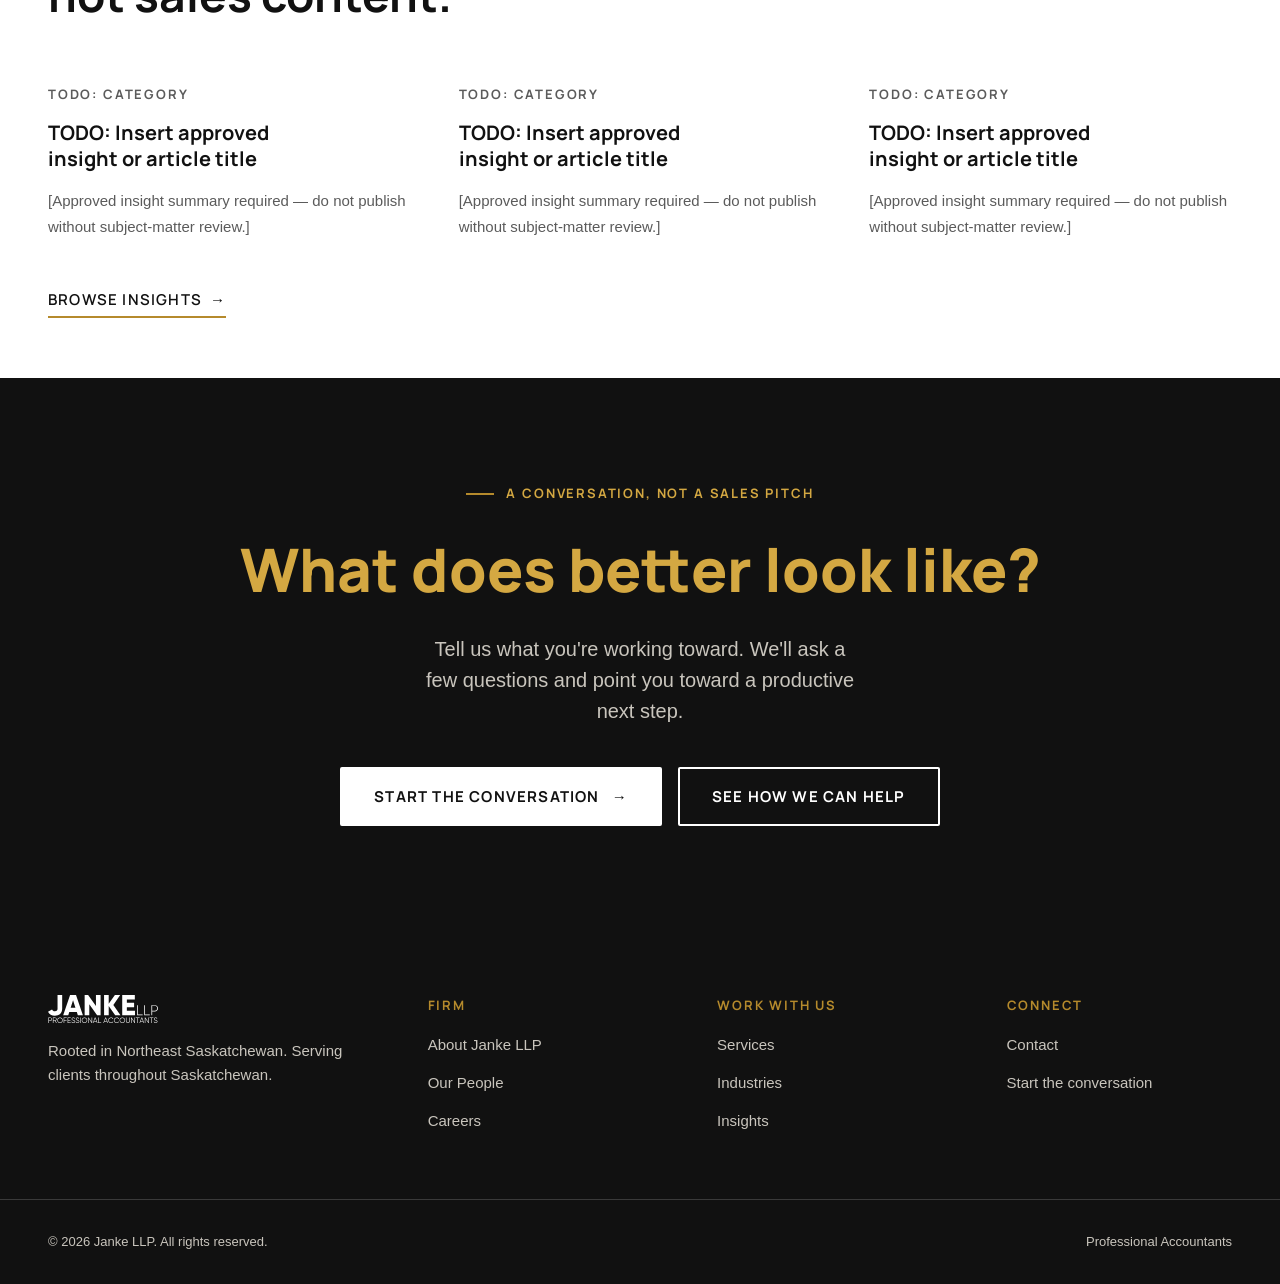
==== commit bf2e7c13: "Switch to proper vector logo assets Replaces the raster PNG logos (extracted from Word/PowerPoint te" ====
--- a/index.html
+++ b/index.html
@@ -32,7 +32,7 @@
   <header class="site-header">
     <div class="container site-header__bar">
       <a class="site-logo" href="/index.html" aria-label="Janke LLP — home">
-        <img src="/assets/images/logo/janke-llp-mark-black.png" alt="Janke LLP" width="240" height="75">
+        <img src="/assets/images/logo/janke-llp-wordmark-black.svg" alt="Janke LLP" width="195" height="38">
       </a>
 
       <nav class="primary-nav" aria-label="Primary">
@@ -412,7 +412,7 @@
   <footer class="site-footer">
     <div class="container container--max site-footer__top">
       <div class="site-footer__brand">
-        <img src="/assets/images/logo/janke-llp-logo-white.png" alt="Janke LLP" width="372" height="95">
+        <img src="/assets/images/logo/janke-llp-logo-white.svg" alt="Janke LLP" width="193" height="49">
         <p class="site-footer__tagline">
           Rooted in Northeast Saskatchewan. Serving clients throughout
           Saskatchewan.
--- a/assets/css/components.css
+++ b/assets/css/components.css
@@ -2,6 +2,28 @@
   Janke LLP — Reusable component primitives
   A small set of editorial patterns rather than a generic component library.
 */
+
+/* =========================================================
+   Interior page intro (lighter than the homepage hero)
+   ========================================================= */
+.page-intro {
+  padding-block: var(--space-10) var(--space-section-sm);
+  border-bottom: var(--rule-width) solid var(--color-border);
+}
+
+.page-intro__heading {
+  font-size: var(--text-3xl);
+  max-width: 20ch;
+  margin-top: var(--space-5);
+}
+
+.page-intro__lede {
+  margin-top: var(--space-6);
+  font-size: var(--text-md);
+  line-height: var(--leading-relaxed);
+  color: var(--color-text-muted);
+  max-width: var(--content-reading);
+}
 
 /* =========================================================
    Eyebrow + heading group
@@ -476,6 +498,68 @@
 }
 
 /* =========================================================
+   Service index label (reuses need-link__index numbering style
+   for the editorial-split service sections)
+   ========================================================= */
+.service-index {
+  display: block;
+  font-family: var(--font-heading);
+  font-size: var(--text-sm);
+  font-weight: 700;
+  color: var(--color-text);
+  margin-bottom: var(--space-3);
+}
+
+/* =========================================================
+   Related-page cross-links (bottom-of-page)
+   ========================================================= */
+.related-links {
+  display: grid;
+  gap: var(--space-6);
+  border-top: var(--rule-width) solid var(--color-border);
+  padding-top: var(--space-8);
+}
+
+@media (min-width: 700px) {
+  .related-links {
+    grid-template-columns: repeat(3, 1fr);
+  }
+}
+
+.related-link {
+  display: flex;
+  flex-direction: column;
+  gap: var(--space-3);
+  padding-top: var(--space-5);
+  border-top: var(--rule-width-strong) solid var(--color-gold);
+}
+
+.related-link__label {
+  font-family: var(--font-heading);
+  font-size: var(--text-xs);
+  font-weight: 700;
+  letter-spacing: var(--tracking-wider);
+  text-transform: uppercase;
+  color: var(--color-text-muted);
+}
+
+.related-link__title {
+  display: inline-flex;
+  align-items: center;
+  gap: var(--space-2);
+  font-size: var(--text-lg);
+  font-weight: 700;
+}
+
+.related-link__title .related-link__arrow {
+  transition: transform var(--motion-base) var(--ease-standard);
+}
+
+.related-link:hover .related-link__arrow {
+  transform: translateX(4px);
+}
+
+/* =========================================================
    Capability list (accounting / tax / assurance / advisory)
    ========================================================= */
 .capability-grid {
@@ -729,6 +813,7 @@
 .site-footer__brand {
   display: flex;
   flex-direction: column;
+  align-items: flex-start;
   gap: var(--space-4);
 }
 
